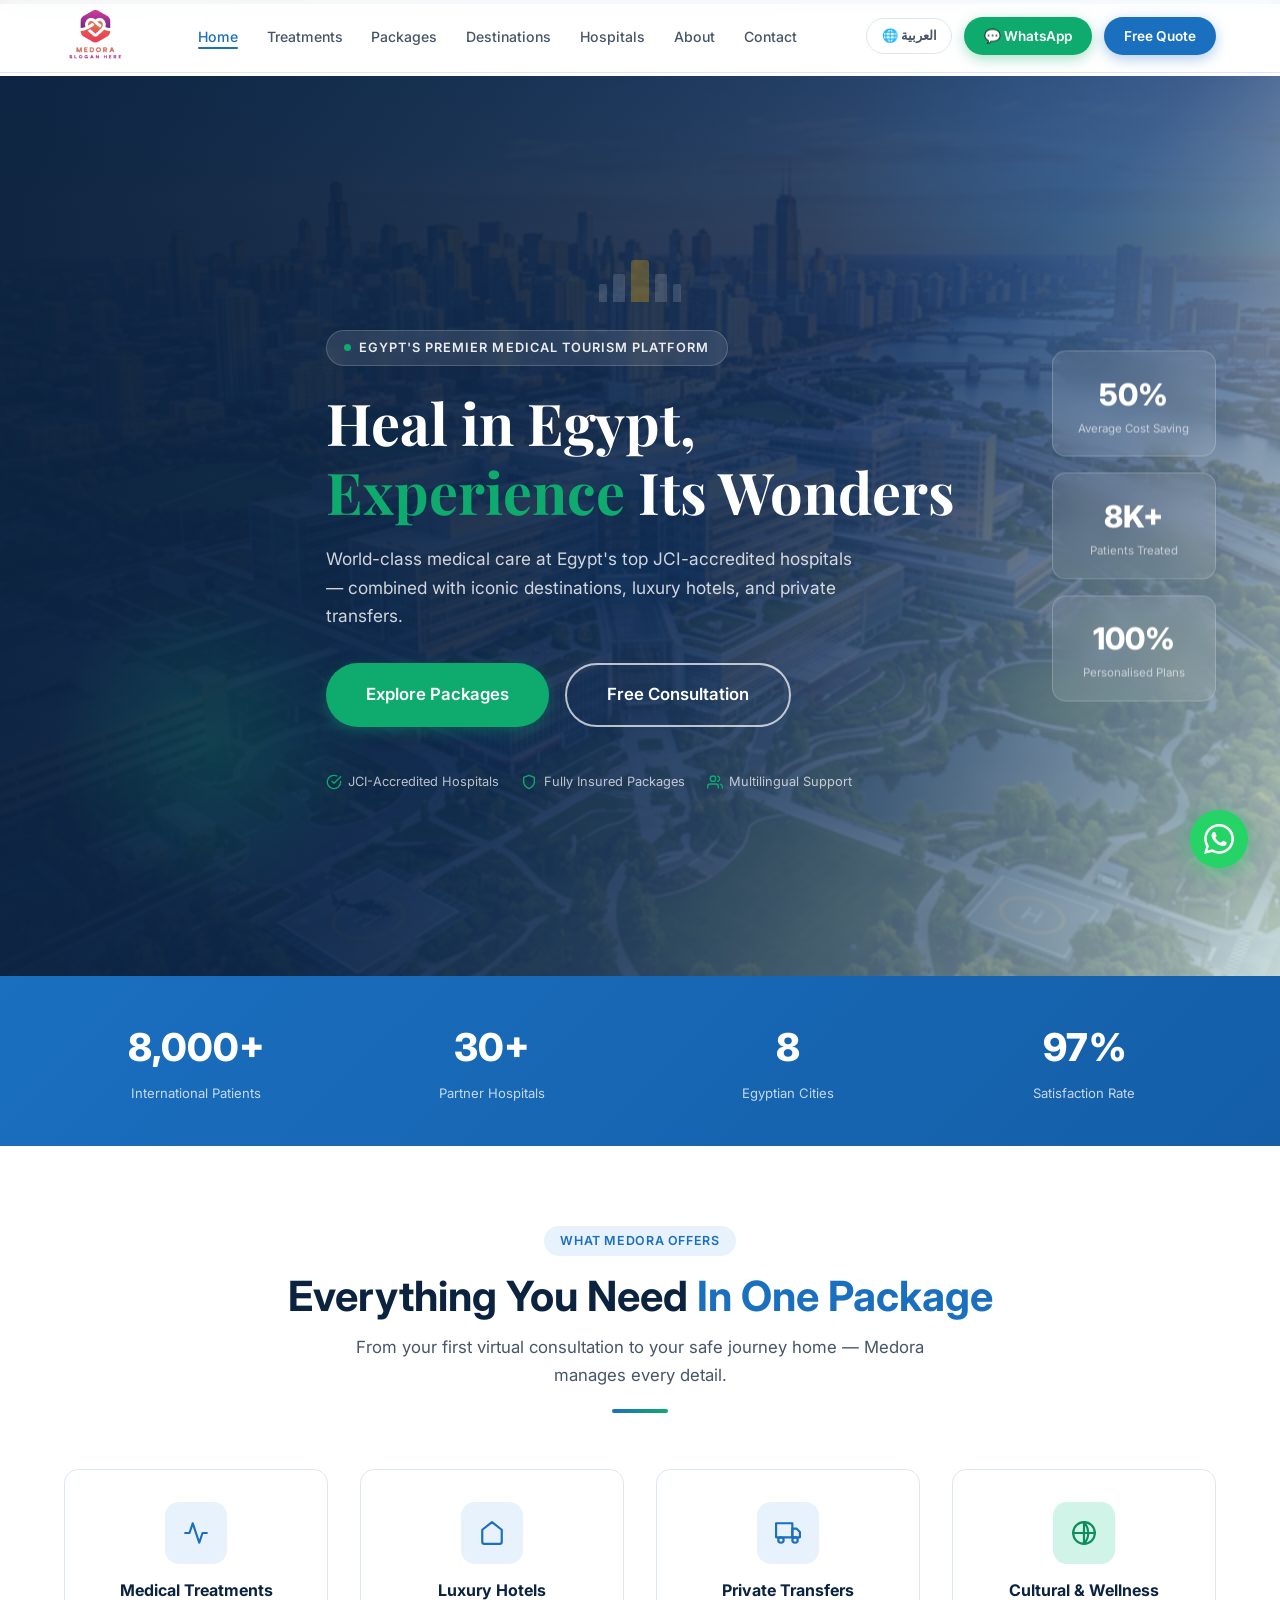
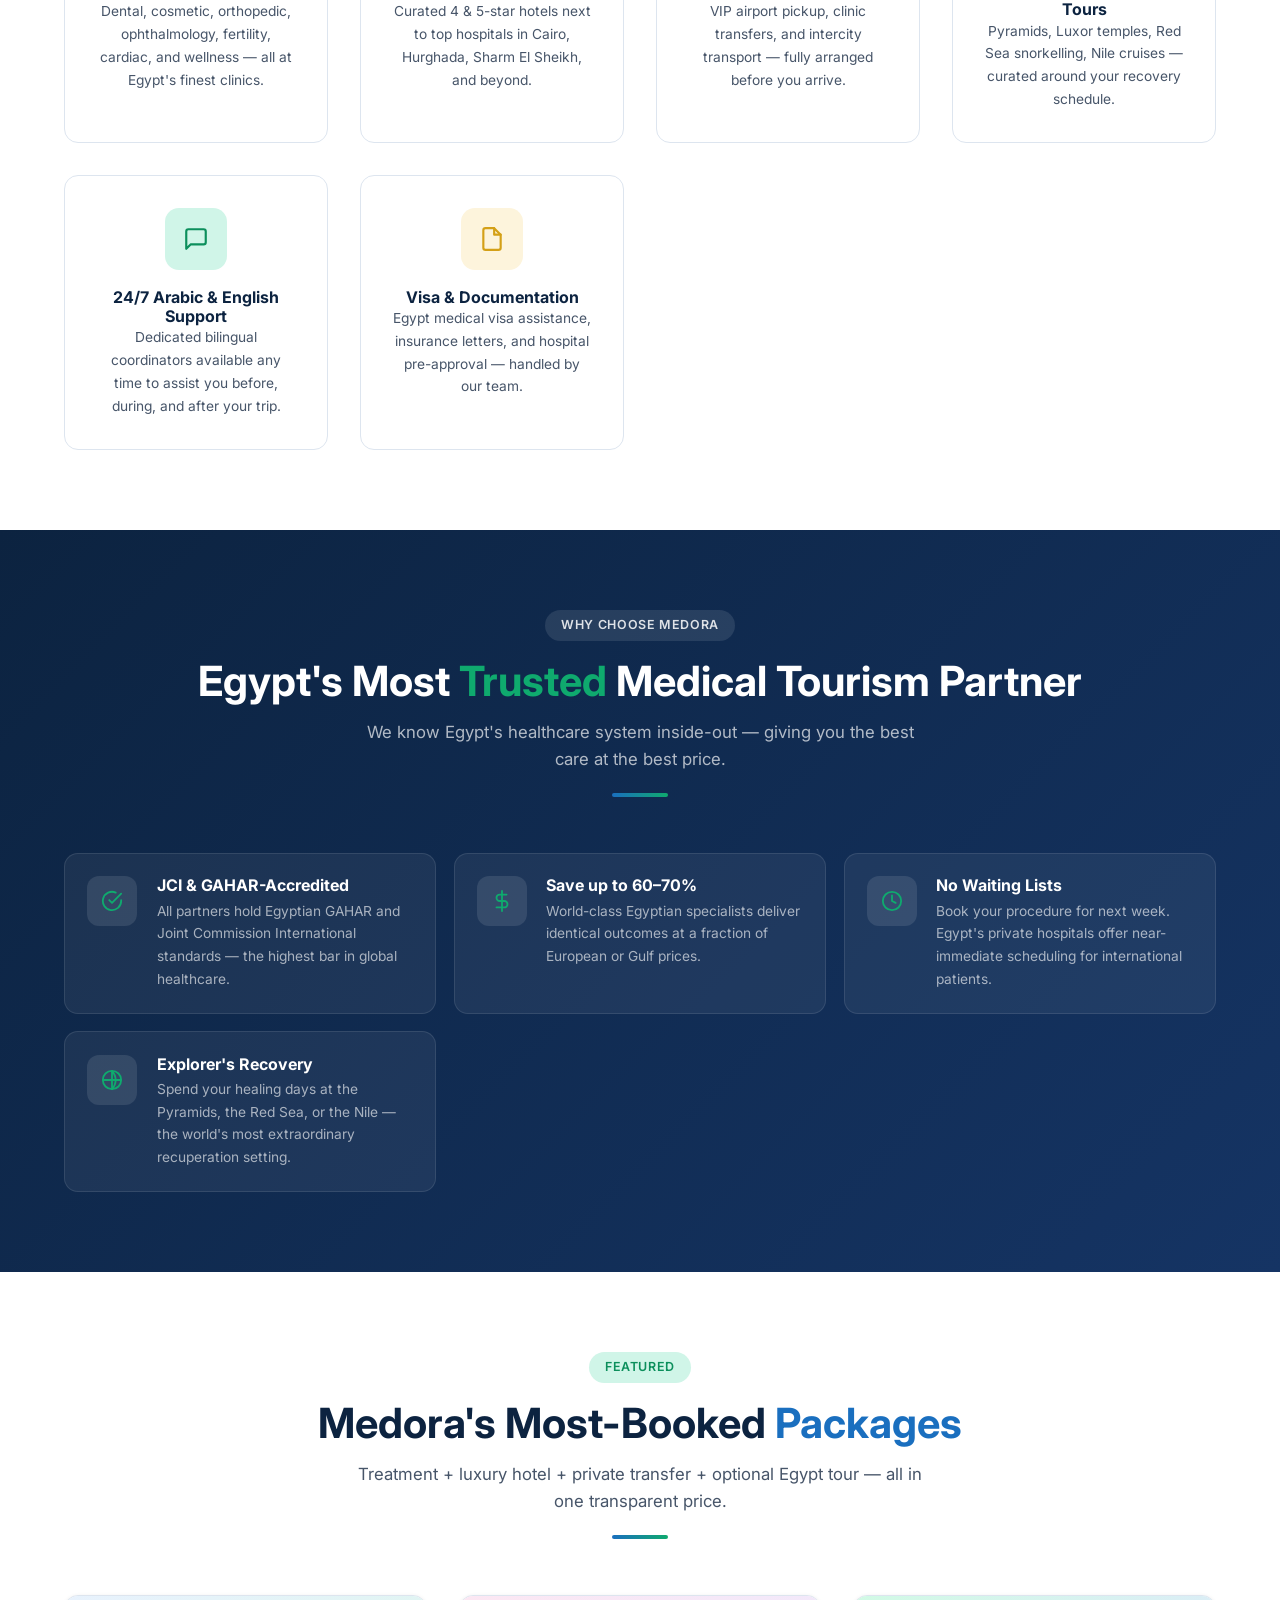
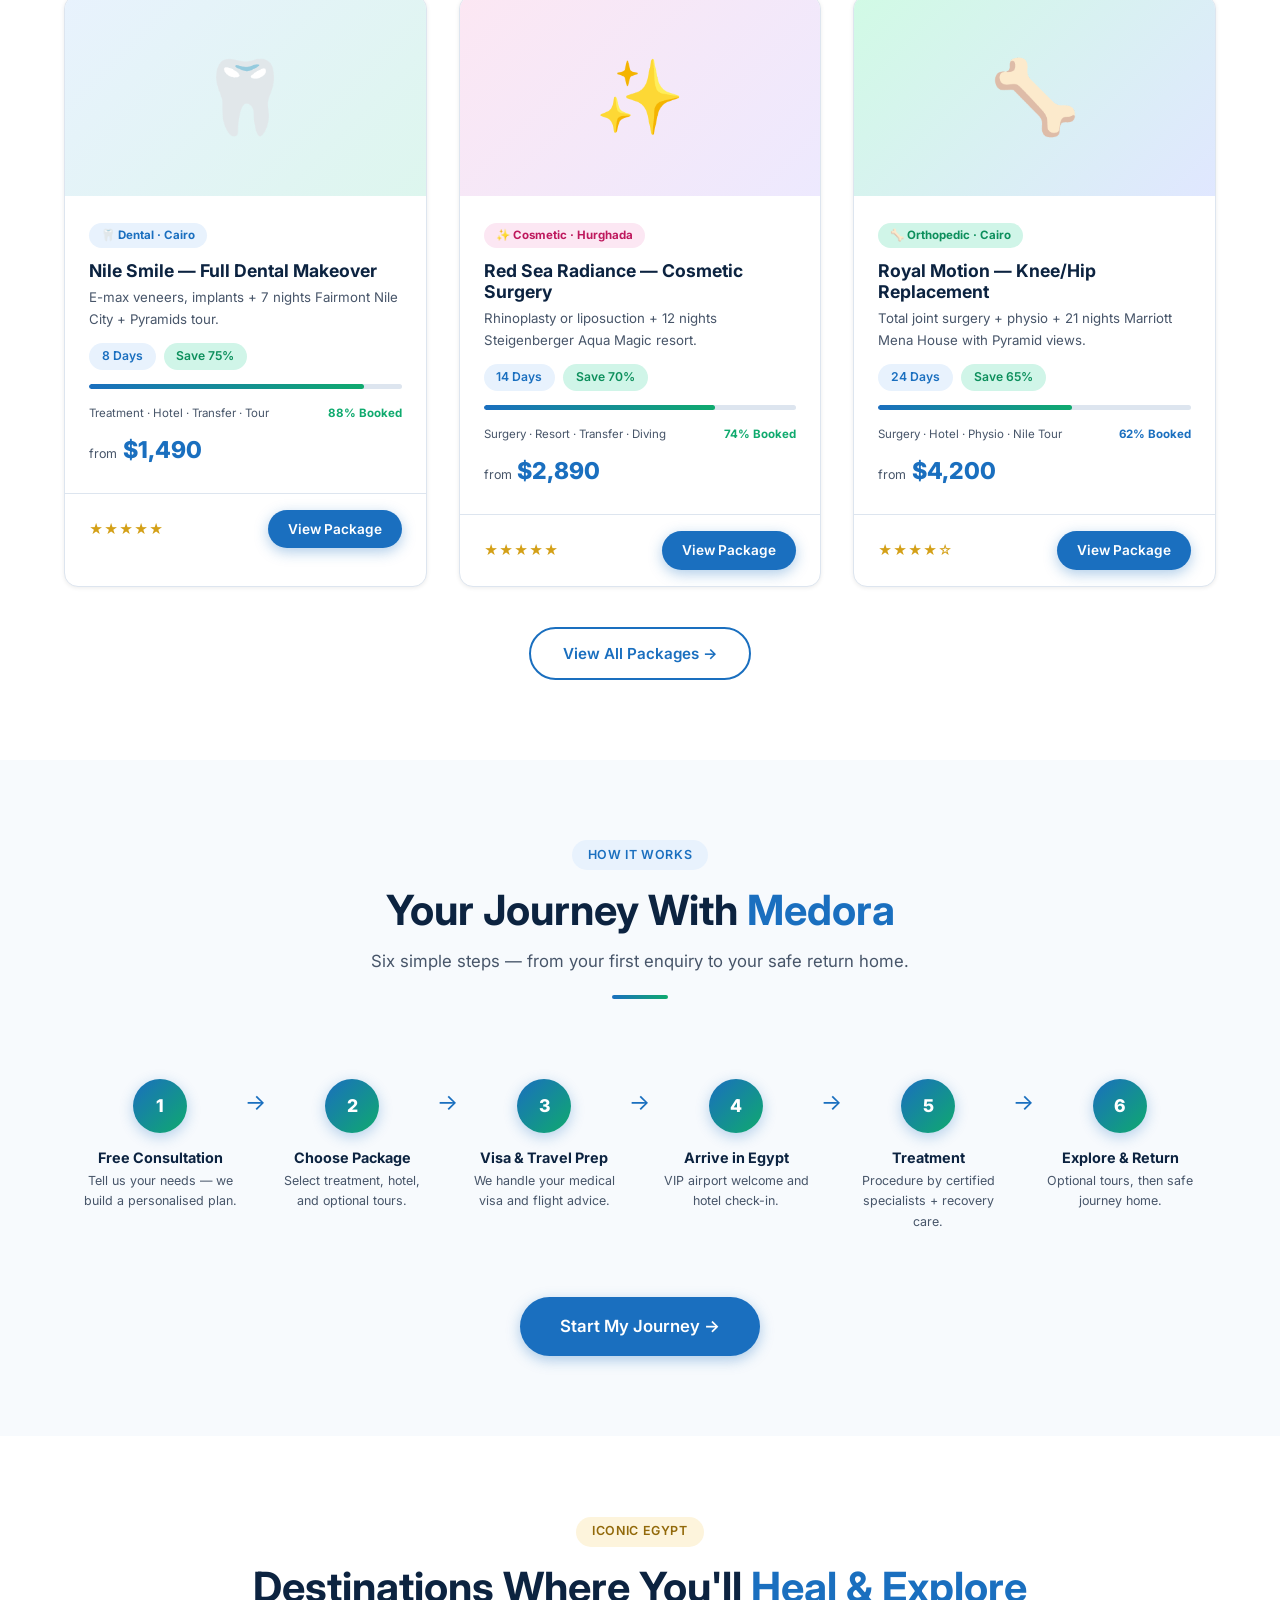
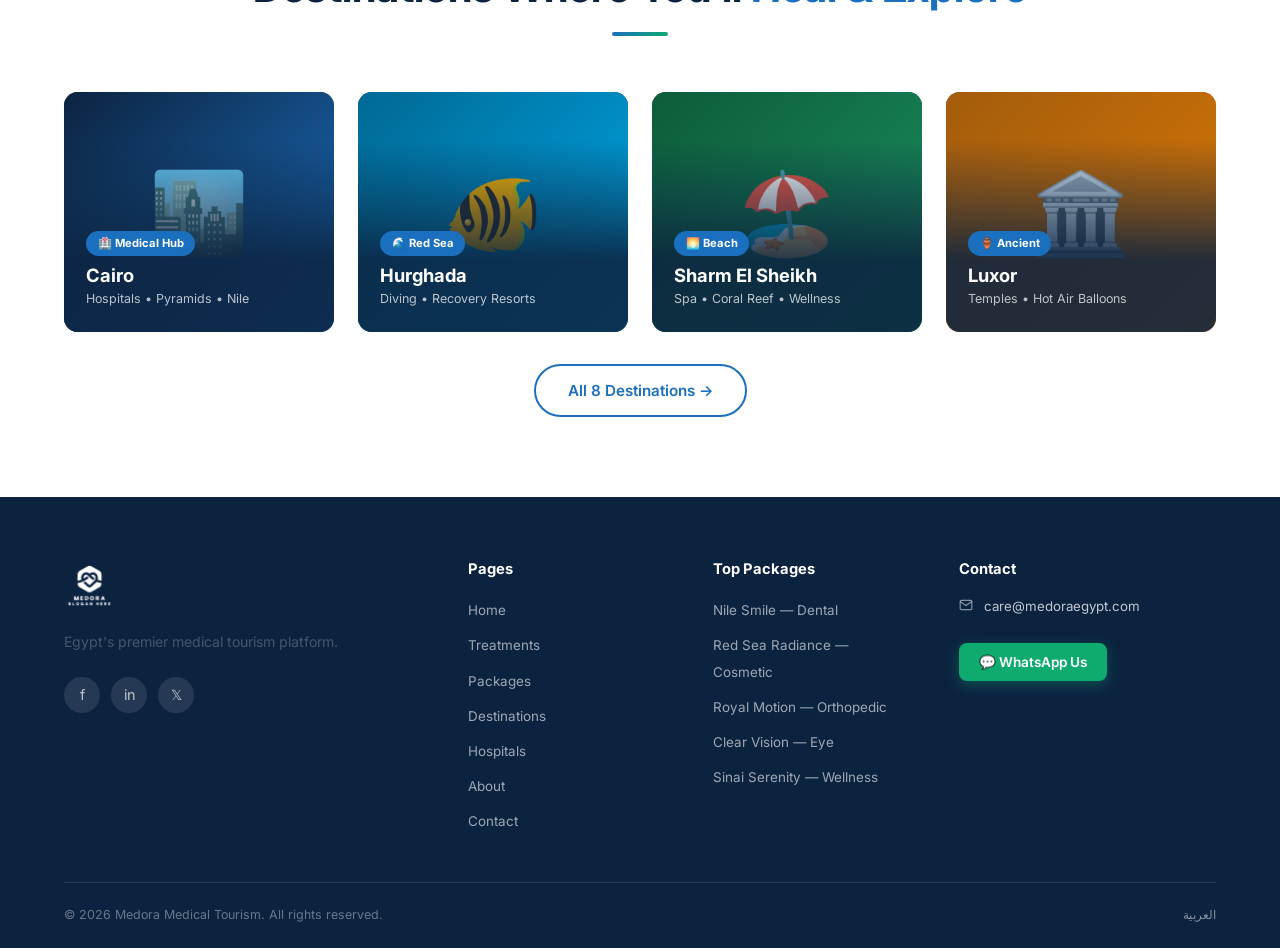
==== index.html @ 48c4e3ce "Add all project files" ====
﻿<!DOCTYPE html>
<html lang="en">

<head>
    <meta charset="UTF-8" />
    <meta name="viewport" content="width=device-width, initial-scale=1.0" />
    <title>Medora — Medical Tourism in Egypt</title>
    <meta name="description"
        content="Medora connects international patients with Egypt's finest hospitals, clinics, luxury hotels, and cultural experiences. World-class care, iconic destinations." />
    <link rel="stylesheet" href="style.css" />
    <style>
        .hero {
            min-height: 100vh;
            background: linear-gradient(135deg, #0c2340 0%, #1a3f7a 55%, rgba(15, 170, 110, .12) 100%);
            position: relative;
            overflow: hidden;
            display: flex;
            align-items: center;
            margin-top: 72px
        }

        .hero::before {
            content: '';
            position: absolute;
            inset: 0;
            background: url('images/hero_hospital.png') center/cover no-repeat;
            opacity: .22
        }

        .hero::after {
            content: '';
            position: absolute;
            inset: 0;
            background: linear-gradient(to right, rgba(12, 35, 64, .92) 0%, rgba(12, 35, 64, .45) 60%, transparent 100%)
        }

        .hero-glow {
            position: absolute;
            width: 520px;
            height: 520px;
            background: radial-gradient(circle, rgba(26, 111, 191, .25) 0%, transparent 70%);
            border-radius: 50%;
            top: -100px;
            right: -60px;
            z-index: 1;
            animation: floatBlob 9s ease-in-out infinite
        }

        .hero-glow2 {
            position: absolute;
            width: 320px;
            height: 320px;
            background: radial-gradient(circle, rgba(15, 170, 110, .18) 0%, transparent 70%);
            border-radius: 50%;
            bottom: 8%;
            left: 4%;
            z-index: 1;
            animation: floatBlob 11s ease-in-out infinite reverse
        }

        @keyframes floatBlob {

            0%,
            100% {
                transform: translateY(0)
            }

            50% {
                transform: translateY(-28px)
            }
        }

        .hero-content {
            position: relative;
            z-index: 2;
            padding: 4rem 0;
            max-width: 660px
        }

        .hero-eyebrow {
            display: inline-flex;
            align-items: center;
            gap: .5rem;
            background: rgba(255, 255, 255, .1);
            backdrop-filter: blur(6px);
            border: 1px solid rgba(255, 255, 255, .18);
            padding: .38rem 1.1rem;
            border-radius: 50px;
            color: rgba(255, 255, 255, .9);
            font-size: .8rem;
            font-weight: 600;
            letter-spacing: .08em;
            text-transform: uppercase;
            margin-bottom: 1.4rem
        }

        .hero-eyebrow .dot {
            width: 7px;
            height: 7px;
            background: var(--clr-accent);
            border-radius: 50%;
            animation: blink 1.5s infinite
        }

        @keyframes blink {

            0%,
            100% {
                opacity: 1
            }

            50% {
                opacity: .3
            }
        }

        .hero-content h1 {
            color: #fff;
            margin-bottom: 1.2rem;
            font-family: var(--font-serif)
        }

        .hero-content h1 em {
            font-style: normal;
            color: var(--clr-accent)
        }

        .hero-content p {
            color: rgba(255, 255, 255, .8);
            font-size: 1.08rem;
            margin-bottom: 2rem;
            max-width: 540px
        }

        .hero-actions {
            display: flex;
            gap: 1rem;
            flex-wrap: wrap;
            margin-bottom: 2.8rem
        }

        .hero-trust {
            display: flex;
            align-items: center;
            gap: 1.4rem;
            flex-wrap: wrap
        }

        .hero-trust-item {
            display: flex;
            align-items: center;
            gap: .4rem;
            color: rgba(255, 255, 255, .7);
            font-size: .8rem
        }

        .hero-trust-item svg {
            width: 16px;
            height: 16px;
            stroke: var(--clr-accent)
        }

        .hero-floatcards {
            position: absolute;
            right: 5%;
            top: 50%;
            transform: translateY(-50%);
            z-index: 2;
            display: flex;
            flex-direction: column;
            gap: 1rem
        }

        .hero-fcard {
            background: rgba(255, 255, 255, .1);
            backdrop-filter: blur(12px);
            border: 1px solid rgba(255, 255, 255, .2);
            border-radius: var(--radius-md);
            padding: 1.1rem 1.6rem;
            text-align: center;
            min-width: 158px
        }

        .hero-fcard .big {
            font-size: 1.9rem;
            font-weight: 800;
            color: #fff
        }

        .hero-fcard .label {
            font-size: .72rem;
            color: rgba(255, 255, 255, .62)
        }

        .pyramid-deco {
            display: flex;
            align-items: flex-end;
            justify-content: center;
            gap: 6px;
            margin-bottom: 1.8rem
        }

        .pyramid-deco span {
            background: rgba(255, 255, 255, .15);
            display: block
        }

        .pd1 {
            width: 8px;
            height: 18px;
            border-radius: 2px 2px 0 0
        }

        .pd2 {
            width: 12px;
            height: 28px;
            border-radius: 2px 2px 0 0
        }

        .pd3 {
            width: 18px;
            height: 42px;
            border-radius: 3px 3px 0 0;
            background: rgba(212, 160, 23, .35) !important
        }

        .pd4 {
            width: 12px;
            height: 28px;
            border-radius: 2px 2px 0 0
        }

        .pd5 {
            width: 8px;
            height: 18px;
            border-radius: 2px 2px 0 0
        }

        .service-card {
            background: #fff;
            border-radius: var(--radius-md);
            padding: 2rem;
            text-align: center;
            border: 1px solid var(--clr-border);
            transition: var(--transition);
            cursor: pointer
        }

        .service-card:hover {
            transform: translateY(-6px);
            box-shadow: var(--shadow-lg);
            border-color: var(--clr-primary)
        }

        .service-card:hover .feature-icon {
            background: var(--clr-primary)
        }

        .service-card:hover .feature-icon svg {
            stroke: #fff
        }

        .why-medora {
            background: linear-gradient(135deg, #0c2340 0%, #153464 100%);
            padding: 5rem 0
        }

        .why-feature {
            display: flex;
            align-items: flex-start;
            gap: 1.2rem;
            padding: 1.4rem;
            background: rgba(255, 255, 255, .06);
            border-radius: var(--radius-md);
            border: 1px solid rgba(255, 255, 255, .1);
            transition: var(--transition)
        }

        .why-feature:hover {
            background: rgba(255, 255, 255, .1)
        }

        .why-feature .icon {
            width: 50px;
            height: 50px;
            border-radius: 12px;
            background: rgba(255, 255, 255, .1);
            display: flex;
            align-items: center;
            justify-content: center;
            flex-shrink: 0
        }

        .why-feature .icon svg {
            width: 22px;
            height: 22px;
            stroke: var(--clr-accent)
        }

        .why-feature h4 {
            color: #fff;
            margin-bottom: .25rem
        }

        .why-feature p {
            color: rgba(255, 255, 255, .62);
            font-size: .86rem
        }

        .pkg-bar {
            width: 100%;
            height: 5px;
            border-radius: 3px;
            background: var(--clr-border);
            overflow: hidden;
            margin: .9rem 0
        }

        .pkg-bar .fill {
            height: 100%;
            border-radius: 3px;
            background: linear-gradient(90deg, var(--clr-primary), var(--clr-accent))
        }

        @media(max-width:1024px) {
            .hero-floatcards {
                display: none
            }
        }

        @media(max-width:768px) {
            .hero {
                min-height: unset;
                padding: 3rem 0
            }

            .hero-content {
                padding: 2rem 0
            }
        }
    </style>
</head>

<body>
    <div class="egypt-strip"></div>
    <nav class="navbar" id="navbar">
        <div class="nav-inner">
            <a href="index.html" class="nav-logo"><img src="images/logo.png" alt="Medora Medical Tourism" style="height:64px;width:auto;display:block" /></a>
            <ul class="nav-links">
                <li><a href="index.html" class="active">Home</a></li>
                <li><a href="treatments.html">Treatments</a></li>
                <li><a href="packages.html">Packages</a></li>
                <li><a href="destinations.html">Destinations</a></li>
                <li><a href="hospitals.html">Hospitals</a></li>
                <li><a href="about.html">About</a></li>
                <li><a href="contact.html">Contact</a></li>
            </ul>
            <div style="display:flex;align-items:center;gap:.75rem" class="hide-mobile">
                <a href="index-ar.html" class="lang-switcher">🌐 العربية</a>
                <a href="https://wa.me/201000000000" target="_blank" class="btn btn-accent btn-sm">💬 WhatsApp</a>
                <a href="contact.html" class="btn btn-primary btn-sm">Free Quote</a>
            </div>
            <button class="hamburger" onclick="toggleMenu()"><span></span><span></span><span></span></button>
        </div>
    </nav>
    <div class="mobile-menu" id="mobileMenu">
        <a href="index.html">Home</a><a href="treatments.html">Treatments</a><a href="packages.html">Packages</a>
        <a href="destinations.html">Destinations</a><a href="hospitals.html">Hospitals</a>
        <a href="about.html">About</a><a href="contact.html">Contact</a>
        <a href="index-ar.html">🌐 العربية</a>
        <a href="contact.html" class="btn btn-primary" style="text-align:center">Get Free Quote</a>
    </div>

    <section class="hero">
        <div class="hero-glow"></div>
        <div class="hero-glow2"></div>
        <div class="container">
            <div class="hero-content">
                <div class="pyramid-deco"><span class="pd1"></span><span class="pd2"></span><span
                        class="pd3"></span><span class="pd4"></span><span class="pd5"></span></div>
                <div class="hero-eyebrow"><span class="dot"></span>Egypt's Premier Medical Tourism Platform</div>
                <h1>Heal in Egypt,<br /><em>Experience</em> Its Wonders</h1>
                <p>World-class medical care at Egypt's top JCI-accredited hospitals — combined with iconic destinations,
                    luxury hotels, and private transfers.</p>
                <div class="hero-actions">
                    <a href="packages.html" class="btn btn-accent btn-lg">Explore Packages</a>
                    <a href="contact.html" class="btn btn-outline-white btn-lg">Free Consultation</a>
                </div>
                <div class="hero-trust">
                    <div class="hero-trust-item"><svg viewBox="0 0 24 24" fill="none" stroke-width="2"
                            stroke-linecap="round" stroke-linejoin="round">
                            <path d="M22 11.08V12a10 10 0 1 1-5.93-9.14" />
                            <polyline points="22 4 12 14.01 9 11.01" />
                        </svg>JCI-Accredited Hospitals</div>
                    <div class="hero-trust-item"><svg viewBox="0 0 24 24" fill="none" stroke-width="2"
                            stroke-linecap="round" stroke-linejoin="round">
                            <path d="M12 22s8-4 8-10V5l-8-3-8 3v7c0 6 8 10 8 10z" />
                        </svg>Fully Insured Packages</div>
                    <div class="hero-trust-item"><svg viewBox="0 0 24 24" fill="none" stroke-width="2"
                            stroke-linecap="round" stroke-linejoin="round">
                            <path d="M17 21v-2a4 4 0 0 0-4-4H5a4 4 0 0 0-4 4v2" />
                            <circle cx="9" cy="7" r="4" />
                            <path d="M23 21v-2a4 4 0 0 0-3-3.87" />
                            <path d="M16 3.13a4 4 0 0 1 0 7.75" />
                        </svg>Multilingual Support</div>
                </div>
            </div>
        </div>
        <div class="hero-floatcards">
            <div class="hero-fcard">
                <div class="big">50%</div>
                <div class="label">Average Cost Saving</div>
            </div>
            <div class="hero-fcard">
                <div class="big">8K+</div>
                <div class="label">Patients Treated</div>
            </div>
            <div class="hero-fcard">
                <div class="big">100%</div>
                <div class="label">Personalised Plans</div>
            </div>
        </div>
    </section>

    <div class="stats-bar">
        <div class="container">
            <div class="stats-grid">
                <div class="stat-item"><span class="number">8,000+</span><span class="label">International
                        Patients</span></div>
                <div class="stat-item"><span class="number">30+</span><span class="label">Partner Hospitals</span></div>
                <div class="stat-item"><span class="number">8</span><span class="label">Egyptian Cities</span></div>
                <div class="stat-item"><span class="number">97%</span><span class="label">Satisfaction Rate</span></div>
            </div>
        </div>
    </div>

    <section class="section">
        <div class="container">
            <div class="section-header">
                <span class="section-label">What Medora Offers</span>
                <h2>Everything You Need <span class="text-primary">In One Package</span></h2>
                <p>From your first virtual consultation to your safe journey home — Medora manages every detail.</p>
                <div class="divider"></div>
            </div>
            <div class="grid-3">
                <div class="service-card">
                    <div class="feature-icon" style="margin:0 auto 1.1rem"><svg viewBox="0 0 24 24" fill="none"
                            stroke="currentColor" stroke-width="2" stroke-linecap="round" stroke-linejoin="round">
                            <path d="M22 12h-4l-3 9L9 3l-3 9H2" />
                        </svg></div>
                    <h4>Medical Treatments</h4>
                    <p style="font-size:.86rem">Dental, cosmetic, orthopedic, ophthalmology, fertility, cardiac, and
                        wellness — all at Egypt's finest clinics.</p>
                </div>
                <div class="service-card">
                    <div class="feature-icon" style="margin:0 auto 1.1rem"><svg viewBox="0 0 24 24" fill="none"
                            stroke="currentColor" stroke-width="2" stroke-linecap="round" stroke-linejoin="round">
                            <path d="M3 9l9-7 9 7v11a2 2 0 0 1-2 2H5a2 2 0 0 1-2-2z" />
                        </svg></div>
                    <h4>Luxury Hotels</h4>
                    <p style="font-size:.86rem">Curated 4 &amp; 5-star hotels next to top hospitals in Cairo, Hurghada,
                        Sharm El Sheikh, and beyond.</p>
                </div>
                <div class="service-card">
                    <div class="feature-icon" style="margin:0 auto 1.1rem"><svg viewBox="0 0 24 24" fill="none"
                            stroke="currentColor" stroke-width="2" stroke-linecap="round" stroke-linejoin="round">
                            <rect x="1" y="3" width="15" height="13" />
                            <polygon points="16 8 20 8 23 11 23 16 16 16 16 8" />
                            <circle cx="5.5" cy="18.5" r="2.5" />
                            <circle cx="18.5" cy="18.5" r="2.5" />
                        </svg></div>
                    <h4>Private Transfers</h4>
                    <p style="font-size:.86rem">VIP airport pickup, clinic transfers, and intercity transport — fully
                        arranged before you arrive.</p>
                </div>
                <div class="service-card">
                    <div class="feature-icon accent" style="margin:0 auto 1.1rem"><svg viewBox="0 0 24 24" fill="none"
                            stroke="currentColor" stroke-width="2" stroke-linecap="round" stroke-linejoin="round">
                            <circle cx="12" cy="12" r="10" />
                            <line x1="2" y1="12" x2="22" y2="12" />
                            <path d="M12 2a15.3 15.3 0 0 1 4 10 15.3 15.3 0 0 1-4 10z" />
                        </svg></div>
                    <h4>Cultural &amp; Wellness Tours</h4>
                    <p style="font-size:.86rem">Pyramids, Luxor temples, Red Sea snorkelling, Nile cruises — curated
                        around your recovery schedule.</p>
                </div>
                <div class="service-card">
                    <div class="feature-icon accent" style="margin:0 auto 1.1rem"><svg viewBox="0 0 24 24" fill="none"
                            stroke="currentColor" stroke-width="2" stroke-linecap="round" stroke-linejoin="round">
                            <path d="M21 15a2 2 0 0 1-2 2H7l-4 4V5a2 2 0 0 1 2-2h14a2 2 0 0 1 2 2z" />
                        </svg></div>
                    <h4>24/7 Arabic &amp; English Support</h4>
                    <p style="font-size:.86rem">Dedicated bilingual coordinators available any time to assist you
                        before, during, and after your trip.</p>
                </div>
                <div class="service-card">
                    <div class="feature-icon gold" style="margin:0 auto 1.1rem"><svg viewBox="0 0 24 24" fill="none"
                            stroke="currentColor" stroke-width="2" stroke-linecap="round" stroke-linejoin="round">
                            <path d="M14 2H6a2 2 0 0 0-2 2v16a2 2 0 0 0 2 2h12a2 2 0 0 0 2-2V8z" />
                            <polyline points="14 2 14 8 20 8" />
                        </svg></div>
                    <h4>Visa &amp; Documentation</h4>
                    <p style="font-size:.86rem">Egypt medical visa assistance, insurance letters, and hospital
                        pre-approval — handled by our team.</p>
                </div>
            </div>
        </div>
    </section>

    <section class="why-medora">
        <div class="container">
            <div class="section-header">
                <span class="section-label" style="background:rgba(255,255,255,.1);color:rgba(255,255,255,.85)">Why
                    Choose Medora</span>
                <h2 style="color:#fff">Egypt's Most <em style="font-style:normal;color:var(--clr-accent)">Trusted</em>
                    Medical Tourism Partner</h2>
                <p style="color:rgba(255,255,255,.68)">We know Egypt's healthcare system inside-out — giving you the
                    best care at the best price.</p>
                <div class="divider"></div>
            </div>
            <div class="grid-2" style="gap:1.1rem">
                <div class="why-feature">
                    <div class="icon"><svg viewBox="0 0 24 24" fill="none" stroke="currentColor" stroke-width="2"
                            stroke-linecap="round" stroke-linejoin="round">
                            <path d="M22 11.08V12a10 10 0 1 1-5.93-9.14" />
                            <polyline points="22 4 12 14.01 9 11.01" />
                        </svg></div>
                    <div>
                        <h4>JCI &amp; GAHAR-Accredited</h4>
                        <p>All partners hold Egyptian GAHAR and Joint Commission International standards — the highest
                            bar in global healthcare.</p>
                    </div>
                </div>
                <div class="why-feature">
                    <div class="icon"><svg viewBox="0 0 24 24" fill="none" stroke="currentColor" stroke-width="2"
                            stroke-linecap="round" stroke-linejoin="round">
                            <line x1="12" y1="1" x2="12" y2="23" />
                            <path d="M17 5H9.5a3.5 3.5 0 0 0 0 7h5a3.5 3.5 0 0 1 0 7H6" />
                        </svg></div>
                    <div>
                        <h4>Save up to 60–70%</h4>
                        <p>World-class Egyptian specialists deliver identical outcomes at a fraction of European or Gulf
                            prices.</p>
                    </div>
                </div>
                <div class="why-feature">
                    <div class="icon"><svg viewBox="0 0 24 24" fill="none" stroke="currentColor" stroke-width="2"
                            stroke-linecap="round" stroke-linejoin="round">
                            <circle cx="12" cy="12" r="10" />
                            <polyline points="12 6 12 12 16 14" />
                        </svg></div>
                    <div>
                        <h4>No Waiting Lists</h4>
                        <p>Book your procedure for next week. Egypt's private hospitals offer near-immediate scheduling
                            for international patients.</p>
                    </div>
                </div>
                <div class="why-feature">
                    <div class="icon"><svg viewBox="0 0 24 24" fill="none" stroke="currentColor" stroke-width="2"
                            stroke-linecap="round" stroke-linejoin="round">
                            <circle cx="12" cy="12" r="10" />
                            <line x1="2" y1="12" x2="22" y2="12" />
                            <path d="M12 2a15.3 15.3 0 0 1 4 10 15.3 15.3 0 0 1-4 10z" />
                        </svg></div>
                    <div>
                        <h4>Explorer's Recovery</h4>
                        <p>Spend your healing days at the Pyramids, the Red Sea, or the Nile — the world's most
                            extraordinary recuperation setting.</p>
                    </div>
                </div>
            </div>
        </div>
    </section>

    <section class="section">
        <div class="container">
            <div class="section-header">
                <span class="section-label accent">Featured</span>
                <h2>Medora's Most-Booked <span class="text-primary">Packages</span></h2>
                <p>Treatment + luxury hotel + private transfer + optional Egypt tour — all in one transparent price.</p>
                <div class="divider"></div>
            </div>
            <div class="grid-3">
                <div class="card">
                    <div class="card-img"
                        style="background:linear-gradient(135deg,#e8f2fd,#ddf6ee);display:flex;align-items:center;justify-content:center;font-size:4.5rem">
                        🦷</div>
                    <div class="card-body"><span class="card-badge">🦷 Dental · Cairo</span>
                        <h3 style="font-size:1.1rem;margin-bottom:.4rem">Nile Smile — Full Dental Makeover</h3>
                        <p style="font-size:.83rem">E-max veneers, implants + 7 nights Fairmont Nile City + Pyramids
                            tour.</p>
                        <div style="display:flex;gap:.5rem;flex-wrap:wrap;margin:.75rem 0"><span class="tag">8
                                Days</span><span class="tag green">Save 75%</span></div>
                        <div class="pkg-bar">
                            <div class="fill" style="width:88%"></div>
                        </div>
                        <div
                            style="display:flex;justify-content:space-between;font-size:.72rem;color:var(--clr-slate);margin-bottom:.5rem">
                            <span>Treatment · Hotel · Transfer · Tour</span><span
                                style="color:var(--clr-accent);font-weight:700">88% Booked</span></div>
                        <div style="display:flex;align-items:baseline;gap:.35rem"><span
                                style="font-size:.78rem;color:var(--clr-slate)">from</span><span
                                style="font-size:1.45rem;font-weight:800;color:var(--clr-primary)">$1,490</span></div>
                    </div>
                    <div class="card-footer">
                        <div class="stars">★★★★★</div><a href="packages.html" class="btn btn-primary btn-sm">View
                            Package</a>
                    </div>
                </div>
                <div class="card">
                    <div class="card-img"
                        style="background:linear-gradient(135deg,#fce7f3,#ede9fe);display:flex;align-items:center;justify-content:center;font-size:4.5rem">
                        ✨</div>
                    <div class="card-body"><span class="card-badge" style="background:#fce7f3;color:#be185d">✨ Cosmetic
                            · Hurghada</span>
                        <h3 style="font-size:1.1rem;margin-bottom:.4rem">Red Sea Radiance — Cosmetic Surgery</h3>
                        <p style="font-size:.83rem">Rhinoplasty or liposuction + 12 nights Steigenberger Aqua Magic
                            resort.</p>
                        <div style="display:flex;gap:.5rem;flex-wrap:wrap;margin:.75rem 0"><span class="tag">14
                                Days</span><span class="tag green">Save 70%</span></div>
                        <div class="pkg-bar">
                            <div class="fill" style="width:74%"></div>
                        </div>
                        <div
                            style="display:flex;justify-content:space-between;font-size:.72rem;color:var(--clr-slate);margin-bottom:.5rem">
                            <span>Surgery · Resort · Transfer · Diving</span><span
                                style="color:var(--clr-accent);font-weight:700">74% Booked</span></div>
                        <div style="display:flex;align-items:baseline;gap:.35rem"><span
                                style="font-size:.78rem;color:var(--clr-slate)">from</span><span
                                style="font-size:1.45rem;font-weight:800;color:var(--clr-primary)">$2,890</span></div>
                    </div>
                    <div class="card-footer">
                        <div class="stars">★★★★★</div><a href="packages.html" class="btn btn-primary btn-sm">View
                            Package</a>
                    </div>
                </div>
                <div class="card">
                    <div class="card-img"
                        style="background:linear-gradient(135deg,#d1fae5,#e0e7ff);display:flex;align-items:center;justify-content:center;font-size:4.5rem">
                        🦴</div>
                    <div class="card-body"><span class="card-badge green">🦴 Orthopedic · Cairo</span>
                        <h3 style="font-size:1.1rem;margin-bottom:.4rem">Royal Motion — Knee/Hip Replacement</h3>
                        <p style="font-size:.83rem">Total joint surgery + physio + 21 nights Marriott Mena House with
                            Pyramid views.</p>
                        <div style="display:flex;gap:.5rem;flex-wrap:wrap;margin:.75rem 0"><span class="tag">24
                                Days</span><span class="tag green">Save 65%</span></div>
                        <div class="pkg-bar">
                            <div class="fill" style="width:62%"></div>
                        </div>
                        <div
                            style="display:flex;justify-content:space-between;font-size:.72rem;color:var(--clr-slate);margin-bottom:.5rem">
                            <span>Surgery · Hotel · Physio · Nile Tour</span><span
                                style="color:var(--clr-primary);font-weight:700">62% Booked</span></div>
                        <div style="display:flex;align-items:baseline;gap:.35rem"><span
                                style="font-size:.78rem;color:var(--clr-slate)">from</span><span
                                style="font-size:1.45rem;font-weight:800;color:var(--clr-primary)">$4,200</span></div>
                    </div>
                    <div class="card-footer">
                        <div class="stars">★★★★☆</div><a href="packages.html" class="btn btn-primary btn-sm">View
                            Package</a>
                    </div>
                </div>
            </div>
            <div style="text-align:center;margin-top:2.5rem"><a href="packages.html" class="btn btn-outline">View All
                    Packages →</a></div>
        </div>
    </section>

    <section class="section bg-light">
        <div class="container">
            <div class="section-header">
                <span class="section-label">How It Works</span>
                <h2>Your Journey With <span class="text-primary">Medora</span></h2>
                <p>Six simple steps — from your first enquiry to your safe return home.</p>
                <div class="divider"></div>
            </div>
            <div class="journey-steps">
                <div class="journey-step">
                    <div class="journey-number">1</div>
                    <h4>Free Consultation</h4>
                    <p>Tell us your needs — we build a personalised plan.</p>
                </div>
                <div class="journey-step">
                    <div class="journey-number">2</div>
                    <h4>Choose Package</h4>
                    <p>Select treatment, hotel, and optional tours.</p>
                </div>
                <div class="journey-step">
                    <div class="journey-number">3</div>
                    <h4>Visa &amp; Travel Prep</h4>
                    <p>We handle your medical visa and flight advice.</p>
                </div>
                <div class="journey-step">
                    <div class="journey-number">4</div>
                    <h4>Arrive in Egypt</h4>
                    <p>VIP airport welcome and hotel check-in.</p>
                </div>
                <div class="journey-step">
                    <div class="journey-number">5</div>
                    <h4>Treatment</h4>
                    <p>Procedure by certified specialists + recovery care.</p>
                </div>
                <div class="journey-step">
                    <div class="journey-number">6</div>
                    <h4>Explore &amp; Return</h4>
                    <p>Optional tours, then safe journey home.</p>
                </div>
            </div>
            <div style="text-align:center;margin-top:2.5rem"><a href="contact.html" class="btn btn-primary btn-lg">Start
                    My Journey →</a></div>
        </div>
    </section>

    <section class="section">
        <div class="container">
            <div class="section-header">
                <span class="section-label gold">Iconic Egypt</span>
                <h2>Destinations Where You'll <span class="text-primary">Heal &amp; Explore</span></h2>
                <div class="divider"></div>
            </div>
            <div class="grid-4">
                <div class="city-card" style="background:linear-gradient(135deg,#0c2340,#1a4a8f)">
                    <div
                        style="width:100%;height:100%;background:linear-gradient(135deg,#0c2340,#1a6fbf);display:flex;align-items:center;justify-content:center;font-size:5rem;position:absolute">
                        🏙️</div>
                    <div class="city-overlay"><span class="city-tag">🏥 Medical Hub</span>
                        <h3>Cairo</h3>
                        <p>Hospitals • Pyramids • Nile</p>
                    </div>
                </div>
                <div class="city-card" style="background:linear-gradient(135deg,#004e92,#000428)">
                    <div
                        style="width:100%;height:100%;position:absolute;display:flex;align-items:center;justify-content:center;font-size:5rem;background:linear-gradient(135deg,#006994,#00a8e8)">
                        🐠</div>
                    <div class="city-overlay"><span class="city-tag">🌊 Red Sea</span>
                        <h3>Hurghada</h3>
                        <p>Diving • Recovery Resorts</p>
                    </div>
                </div>
                <div class="city-card" style="background:linear-gradient(135deg,#1a472a,#2d6a4f)">
                    <div
                        style="width:100%;height:100%;position:absolute;display:flex;align-items:center;justify-content:center;font-size:5rem;background:linear-gradient(135deg,#0d5c3a,#1a8f5e)">
                        🏖️</div>
                    <div class="city-overlay"><span class="city-tag">🌅 Beach</span>
                        <h3>Sharm El Sheikh</h3>
                        <p>Spa • Coral Reef • Wellness</p>
                    </div>
                </div>
                <div class="city-card" style="background:linear-gradient(135deg,#92400e,#d97706)">
                    <div
                        style="width:100%;height:100%;position:absolute;display:flex;align-items:center;justify-content:center;font-size:5rem;background:linear-gradient(135deg,#a35c0c,#d97706)">
                        🏛️</div>
                    <div class="city-overlay"><span class="city-tag">🏺 Ancient</span>
                        <h3>Luxor</h3>
                        <p>Temples • Hot Air Balloons</p>
                    </div>
                </div>
            </div>
            <div style="text-align:center;margin-top:2rem"><a href="destinations.html" class="btn btn-outline">All 8
                    Destinations →</a></div>
        </div>
    </section>

    <footer class="footer">
        <div class="container">
            <div class="footer-grid">
                <div class="footer-brand">
                    <div class="footer-logo-wrap"><img src="images/logo.png" alt="Medora" style="height:52px;width:auto;filter:brightness(0) invert(1)" /></div>
                    <p>Egypt's premier medical tourism platform.</p>
                    <div class="social-links"><a href="#">f</a><a href="#">in</a><a href="#">𝕏</a></div>
                </div>
                <div class="footer-col">
                    <h4>Pages</h4>
                    <ul>
                        <li><a href="index.html">Home</a></li>
                        <li><a href="treatments.html">Treatments</a></li>
                        <li><a href="packages.html">Packages</a></li>
                        <li><a href="destinations.html">Destinations</a></li>
                        <li><a href="hospitals.html">Hospitals</a></li>
                        <li><a href="about.html">About</a></li>
                        <li><a href="contact.html">Contact</a></li>
                    </ul>
                </div>
                <div class="footer-col">
                    <h4>Top Packages</h4>
                    <ul>
                        <li><a href="packages.html">Nile Smile — Dental</a></li>
                        <li><a href="packages.html">Red Sea Radiance — Cosmetic</a></li>
                        <li><a href="packages.html">Royal Motion — Orthopedic</a></li>
                        <li><a href="packages.html">Clear Vision — Eye</a></li>
                        <li><a href="packages.html">Sinai Serenity — Wellness</a></li>
                    </ul>
                </div>
                <div class="footer-col">
                    <h4>Contact</h4>
                    <div class="footer-contact-item"><svg width="14" height="14" viewBox="0 0 24 24" fill="none"
                            stroke="rgba(255,255,255,.5)" stroke-width="2">
                            <path d="M4 4h16c1.1 0 2 .9 2 2v12c0 1.1-.9 2-2 2H4c-1.1 0-2-.9-2-2V6c0-1.1.9-2 2-2z" />
                            <polyline points="22,6 12,13 2,6" />
                        </svg><span>care@medoraegypt.com</span></div><a href="https://wa.me/201000000000"
                        class="btn btn-accent btn-sm" style="margin-top:.75rem;border-radius:8px" target="_blank">💬
                        WhatsApp Us</a>
                </div>
            </div>
            <div class="footer-bottom"><span>© 2026 Medora Medical Tourism. All rights reserved.</span><a
                    href="index-ar.html" style="color:rgba(255,255,255,.5)">العربية</a></div>
        </div>
    </footer>
    <a href="https://wa.me/201000000000" class="whatsapp-float" target="_blank" aria-label="WhatsApp"><svg
            viewBox="0 0 24 24">
            <path
                d="M17.472 14.382c-.297-.149-1.758-.867-2.03-.967-.273-.099-.471-.148-.67.15-.197.297-.767.966-.94 1.164-.173.199-.347.223-.644.075-.297-.15-1.255-.463-2.39-1.475-.883-.788-1.48-1.761-1.653-2.059-.173-.297-.018-.458.13-.606.134-.133.298-.347.446-.52.149-.174.198-.298.298-.497.099-.198.05-.371-.025-.52-.075-.149-.669-1.612-.916-2.207-.242-.579-.487-.5-.669-.51-.173-.008-.371-.01-.57-.01-.198 0-.52.074-.792.372-.272.297-1.04 1.016-1.04 2.479 0 1.462 1.065 2.875 1.213 3.074.149.198 2.096 3.2 5.077 4.487.709.306 1.262.489 1.694.625.712.227 1.36.195 1.871.118.571-.085 1.758-.719 2.006-1.413.248-.694.248-1.289.173-1.413-.074-.124-.272-.198-.57-.347m-5.421 7.403h-.004a9.87 9.87 0 0 1-5.031-1.378l-.361-.214-3.741.982.998-3.648-.235-.374a9.86 9.86 0 0 1-1.51-5.26c.001-5.45 4.436-9.884 9.888-9.884 2.64 0 5.122 1.03 6.988 2.898a9.825 9.825 0 0 1 2.893 6.994c-.003 5.45-4.437 9.884-9.885 9.884m8.413-18.297A11.815 11.815 0 0 0 12.05 0C5.495 0 .16 5.335.157 11.892c0 2.096.547 4.142 1.588 5.945L.057 24l6.305-1.654a11.882 11.882 0 0 0 5.683 1.448h.005c6.554 0 11.89-5.335 11.893-11.893a11.821 11.821 0 0 0-3.48-8.413Z" />
        </svg></a>
    <script>window.addEventListener('scroll', () => { document.getElementById('navbar').classList.toggle('scrolled', window.scrollY > 20) }); function toggleMenu() { document.getElementById('mobileMenu').classList.toggle('open') }</script>
</body>

</html>
---- style.css ----
/* ============================================================
   Medora — Egypt Medical Tourism Design System
   ============================================================ */
@import url('https://fonts.googleapis.com/css2?family=Inter:wght@300;400;500;600;700;800&family=Playfair+Display:wght@700;800&display=swap');

:root {
    --clr-primary: #1a6fbf;
    --clr-primary-dark: #145ea8;
    --clr-primary-light: #e8f2fd;
    --clr-accent: #0faa6e;
    --clr-accent-dark: #0c8f5c;
    --clr-accent-light: #d0f5e8;
    --clr-gold: #d4a017;
    --clr-gold-light: #fdf4dc;
    --clr-navy: #0c2340;
    --clr-slate: #475569;
    --clr-light: #f7fafd;
    --clr-white: #ffffff;
    --clr-border: #dde5ef;

    --shadow-sm: 0 1px 4px rgba(0, 0, 0, .08);
    --shadow-md: 0 4px 18px rgba(0, 0, 0, .10);
    --shadow-lg: 0 10px 40px rgba(0, 0, 0, .13);
    --shadow-xl: 0 20px 60px rgba(0, 0, 0, .16);

    --radius-sm: 8px;
    --radius-md: 14px;
    --radius-lg: 24px;

    --transition: all .25s cubic-bezier(.4, 0, .2, 1);
    --font-main: 'Inter', sans-serif;
    --font-serif: 'Playfair Display', serif;
}

*,
*::before,
*::after {
    box-sizing: border-box;
    margin: 0;
    padding: 0
}

html {
    scroll-behavior: smooth
}

body {
    font-family: var(--font-main);
    color: var(--clr-navy);
    background: var(--clr-white);
    line-height: 1.65;
    -webkit-font-smoothing: antialiased
}

img {
    max-width: 100%;
    display: block
}

a {
    text-decoration: none;
    color: inherit
}

ul {
    list-style: none
}

button {
    cursor: pointer;
    border: none;
    background: none;
    font-family: inherit
}

h1,
h2,
h3,
h4,
h5 {
    line-height: 1.2;
    font-weight: 700
}

h1 {
    font-size: clamp(2rem, 5vw, 3.6rem)
}

h2 {
    font-size: clamp(1.6rem, 4vw, 2.6rem)
}

h3 {
    font-size: clamp(1.1rem, 2.5vw, 1.45rem)
}

p {
    color: var(--clr-slate);
    font-size: .97rem
}

.serif {
    font-family: var(--font-serif)
}

.text-primary {
    color: var(--clr-primary)
}

.text-accent {
    color: var(--clr-accent)
}

.text-gold {
    color: var(--clr-gold)
}

.text-white {
    color: #fff !important
}

.text-center {
    text-align: center
}

.container {
    max-width: 1200px;
    margin: 0 auto;
    padding: 0 1.5rem
}

.section {
    padding: 5rem 0
}

.section-sm {
    padding: 3rem 0
}

.grid-2 {
    display: grid;
    grid-template-columns: repeat(auto-fit, minmax(280px, 1fr));
    gap: 2rem
}

.grid-3 {
    display: grid;
    grid-template-columns: repeat(auto-fit, minmax(250px, 1fr));
    gap: 2rem
}

.grid-4 {
    display: grid;
    grid-template-columns: repeat(auto-fit, minmax(210px, 1fr));
    gap: 1.5rem
}

.flex-center {
    display: flex;
    align-items: center;
    justify-content: center
}

.flex-between {
    display: flex;
    align-items: center;
    justify-content: space-between
}

/* ─── Buttons ─── */
.btn {
    display: inline-flex;
    align-items: center;
    gap: .5rem;
    padding: .75rem 2rem;
    border-radius: 50px;
    font-weight: 600;
    font-size: .95rem;
    transition: var(--transition);
    white-space: nowrap
}

.btn-primary {
    background: var(--clr-primary);
    color: #fff;
    box-shadow: 0 4px 14px rgba(26, 111, 191, .35)
}

.btn-primary:hover {
    background: var(--clr-primary-dark);
    transform: translateY(-2px);
    box-shadow: 0 8px 24px rgba(26, 111, 191, .45)
}

.btn-accent {
    background: var(--clr-accent);
    color: #fff;
    box-shadow: 0 4px 14px rgba(15, 170, 110, .35)
}

.btn-accent:hover {
    background: var(--clr-accent-dark);
    transform: translateY(-2px)
}

.btn-gold {
    background: var(--clr-gold);
    color: #fff;
    box-shadow: 0 4px 14px rgba(212, 160, 23, .35)
}

.btn-gold:hover {
    background: #b8890f;
    transform: translateY(-2px)
}

.btn-outline {
    background: transparent;
    color: var(--clr-primary);
    border: 2px solid var(--clr-primary)
}

.btn-outline:hover {
    background: var(--clr-primary);
    color: #fff;
    transform: translateY(-2px)
}

.btn-outline-white {
    background: transparent;
    color: #fff;
    border: 2px solid rgba(255, 255, 255, .7)
}

.btn-outline-white:hover {
    background: rgba(255, 255, 255, .15);
    border-color: #fff;
    transform: translateY(-2px)
}

.btn-lg {
    padding: 1rem 2.5rem;
    font-size: 1.05rem
}

.btn-sm {
    padding: .5rem 1.25rem;
    font-size: .85rem
}

/* ─── Section Header ─── */
.section-header {
    text-align: center;
    margin-bottom: 3.5rem
}

.section-label {
    display: inline-flex;
    align-items: center;
    gap: .4rem;
    background: var(--clr-primary-light);
    color: var(--clr-primary);
    padding: .3rem 1rem;
    border-radius: 50px;
    font-size: .78rem;
    font-weight: 600;
    letter-spacing: .05em;
    text-transform: uppercase;
    margin-bottom: 1rem
}

.section-label.accent {
    background: var(--clr-accent-light);
    color: var(--clr-accent-dark)
}

.section-label.gold {
    background: var(--clr-gold-light);
    color: #92690a
}

.section-header h2 {
    margin-bottom: .75rem
}

.section-header p {
    max-width: 580px;
    margin: 0 auto;
    font-size: 1.05rem
}

.divider {
    width: 56px;
    height: 4px;
    background: linear-gradient(90deg, var(--clr-primary), var(--clr-accent));
    border-radius: 2px;
    margin: 1.2rem auto 0
}

/* ─── Logo Image (real logo file) ─── */
.nav-logo img {
    height: 52px;
    width: auto;
    display: block;
}

.footer-logo-img {
    height: 52px;
    width: auto;
    display: block;
    margin-bottom: 1rem;
}

/* ─── Navbar ─── */
.navbar {
    position: fixed;
    top: 0;
    left: 0;
    right: 0;
    z-index: 999;
    background: rgba(255, 255, 255, .93);
    backdrop-filter: blur(12px);
    border-bottom: 1px solid var(--clr-border);
    transition: var(--transition)
}

.navbar.scrolled {
    box-shadow: var(--shadow-md)
}

.nav-inner {
    display: flex;
    align-items: center;
    justify-content: space-between;
    height: 72px;
    max-width: 1200px;
    margin: 0 auto;
    padding: 0 1.5rem
}

.nav-logo {
    display: flex;
    align-items: center;
    gap: .75rem;
    text-decoration: none
}

.medora-logo-svg {
    height: 44px;
    width: auto
}

.nav-links {
    display: flex;
    align-items: center;
    gap: 1.8rem
}

.nav-links a {
    font-size: .88rem;
    font-weight: 500;
    color: var(--clr-slate);
    position: relative;
    transition: var(--transition)
}

.nav-links a::after {
    content: '';
    position: absolute;
    left: 0;
    bottom: -4px;
    width: 0;
    height: 2px;
    background: var(--clr-primary);
    border-radius: 1px;
    transition: var(--transition)
}

.nav-links a:hover,
.nav-links a.active {
    color: var(--clr-primary)
}

.nav-links a:hover::after,
.nav-links a.active::after {
    width: 100%
}

.hamburger {
    display: none;
    flex-direction: column;
    gap: 5px;
    width: 28px;
    cursor: pointer;
    padding: 4px
}

.hamburger span {
    display: block;
    height: 2px;
    width: 100%;
    background: var(--clr-navy);
    border-radius: 2px;
    transition: var(--transition)
}

.mobile-menu {
    display: none;
    position: fixed;
    top: 72px;
    left: 0;
    right: 0;
    background: #fff;
    border-bottom: 1px solid var(--clr-border);
    padding: 1.5rem;
    z-index: 998;
    flex-direction: column;
    gap: 1rem;
    box-shadow: var(--shadow-lg)
}

.mobile-menu.open {
    display: flex
}

.mobile-menu a {
    font-size: 1rem;
    font-weight: 500;
    color: var(--clr-slate);
    padding: .6rem 0;
    border-bottom: 1px solid var(--clr-border);
    transition: var(--transition)
}

.mobile-menu a:hover {
    color: var(--clr-primary)
}

/* ─── Page Hero ─── */
.page-hero {
    position: relative;
    min-height: 360px;
    overflow: hidden;
    display: flex;
    align-items: center;
    background: linear-gradient(135deg, #0c2340 0%, #1a4a8f 60%, rgba(26, 111, 191, .2) 100%);
    margin-top: 72px
}

.page-hero::before {
    content: '';
    position: absolute;
    inset: 0;
    background: url('images/hero_egypt.jpg') center/cover no-repeat;
    opacity: .18
}

.page-hero-content {
    position: relative;
    z-index: 1;
    padding: 4.5rem 0
}

.page-hero h1 {
    color: #fff;
    margin-bottom: 1rem
}

.page-hero p {
    color: rgba(255, 255, 255, .75);
    font-size: 1.1rem;
    max-width: 600px
}

.breadcrumb {
    display: flex;
    align-items: center;
    gap: .5rem;
    margin-bottom: 1.2rem
}

.breadcrumb a {
    color: rgba(255, 255, 255, .55);
    font-size: .83rem;
    transition: var(--transition)
}

.breadcrumb a:hover {
    color: #fff
}

.breadcrumb span {
    color: rgba(255, 255, 255, .3);
    font-size: .78rem
}

.breadcrumb .current {
    color: rgba(255, 255, 255, .9);
    font-size: .83rem
}

/* ─── Cards ─── */
.card {
    background: #fff;
    border-radius: var(--radius-md);
    box-shadow: var(--shadow-sm);
    overflow: hidden;
    transition: var(--transition);
    border: 1px solid var(--clr-border)
}

.card:hover {
    transform: translateY(-6px);
    box-shadow: var(--shadow-lg)
}

.card-img {
    height: 200px;
    overflow: hidden
}

.card-img img {
    width: 100%;
    height: 100%;
    object-fit: cover;
    transition: transform .5s ease
}

.card:hover .card-img img {
    transform: scale(1.07)
}

.card-body {
    padding: 1.5rem
}

.card-badge {
    display: inline-flex;
    align-items: center;
    gap: .3rem;
    background: var(--clr-primary-light);
    color: var(--clr-primary);
    padding: .2rem .75rem;
    border-radius: 50px;
    font-size: .72rem;
    font-weight: 700;
    margin-bottom: .7rem
}

.card-badge.green {
    background: var(--clr-accent-light);
    color: var(--clr-accent-dark)
}

.card-badge.gold {
    background: var(--clr-gold-light);
    color: #92690a
}

.card-price .amount {
    font-size: 1.5rem;
    font-weight: 800;
    color: var(--clr-primary)
}

.card-footer {
    padding: 1rem 1.5rem;
    border-top: 1px solid var(--clr-border);
    display: flex;
    align-items: center;
    justify-content: space-between
}

.stars {
    color: var(--clr-gold);
    font-size: .85rem;
    letter-spacing: 1px
}

/* ─── Stats bar ─── */
.stats-bar {
    background: linear-gradient(135deg, var(--clr-primary), var(--clr-primary-dark));
    padding: 2.5rem 0
}

.stats-grid {
    display: grid;
    grid-template-columns: repeat(4, 1fr);
    gap: 2rem;
    text-align: center
}

.stat-item .number {
    font-size: 2.4rem;
    font-weight: 800;
    color: #fff;
    display: block
}

.stat-item .label {
    font-size: .82rem;
    color: rgba(255, 255, 255, .75);
    margin-top: .2rem
}

/* ─── Journey ─── */
.journey-steps {
    display: flex;
    align-items: flex-start;
    gap: 0;
    flex-wrap: wrap
}

.journey-step {
    flex: 1;
    min-width: 130px;
    text-align: center;
    padding: 1.5rem 1rem;
    position: relative
}

.journey-step:not(:last-child)::after {
    content: '→';
    position: absolute;
    right: -10px;
    top: 1.8rem;
    font-size: 1.4rem;
    color: var(--clr-primary)
}

.journey-number {
    width: 54px;
    height: 54px;
    border-radius: 50%;
    background: linear-gradient(135deg, var(--clr-primary), var(--clr-accent));
    color: #fff;
    font-weight: 800;
    font-size: 1.1rem;
    display: flex;
    align-items: center;
    justify-content: center;
    margin: 0 auto 1rem;
    box-shadow: 0 4px 14px rgba(26, 111, 191, .3)
}

.journey-step h4 {
    font-size: .9rem;
    margin-bottom: .3rem
}

.journey-step p {
    font-size: .78rem
}

/* ─── Country/City card ─── */
.city-card {
    position: relative;
    border-radius: var(--radius-md);
    overflow: hidden;
    height: 240px;
    cursor: pointer
}

.city-card img {
    width: 100%;
    height: 100%;
    object-fit: cover;
    transition: transform .5s ease
}

.city-card:hover img {
    transform: scale(1.08)
}

.city-overlay {
    position: absolute;
    inset: 0;
    background: linear-gradient(to top, rgba(12, 35, 64, .88) 30%, transparent 80%);
    display: flex;
    flex-direction: column;
    justify-content: flex-end;
    padding: 1.4rem;
    transition: var(--transition)
}

.city-card:hover .city-overlay {
    background: linear-gradient(to top, rgba(12, 35, 64, .94) 30%, rgba(26, 111, 191, .15) 100%)
}

.city-overlay h3 {
    color: #fff;
    font-size: 1.15rem;
    margin-bottom: .2rem
}

.city-overlay p {
    color: rgba(255, 255, 255, .72);
    font-size: .78rem
}

.city-tag {
    background: var(--clr-primary);
    color: #fff;
    padding: .18rem .7rem;
    border-radius: 50px;
    font-size: .7rem;
    font-weight: 700;
    margin-bottom: .5rem;
    width: fit-content
}

/* ─── Doctor Card ─── */
.doctor-card {
    background: #fff;
    border-radius: var(--radius-md);
    box-shadow: var(--shadow-sm);
    overflow: hidden;
    border: 1px solid var(--clr-border);
    transition: var(--transition);
    text-align: center
}

.doctor-card:hover {
    transform: translateY(-6px);
    box-shadow: var(--shadow-lg)
}

.doctor-img {
    height: 200px;
    background: linear-gradient(135deg, var(--clr-primary-light), var(--clr-accent-light));
    display: flex;
    align-items: center;
    justify-content: center;
    font-size: 4rem
}

.doctor-body {
    padding: 1.4rem
}

.doctor-body h4 {
    font-size: 1rem;
    font-weight: 700;
    margin-bottom: .2rem
}

.doctor-body .specialty {
    font-size: .8rem;
    color: var(--clr-primary);
    font-weight: 600;
    margin-bottom: .6rem
}

.cert-badge {
    background: var(--clr-accent-light);
    color: var(--clr-accent-dark);
    padding: .15rem .6rem;
    border-radius: 4px;
    font-size: .68rem;
    font-weight: 700;
    display: inline-block;
    margin: .2rem
}

/* ─── Testimonial ─── */
.testimonial-card {
    background: #fff;
    border-radius: var(--radius-md);
    padding: 2rem;
    box-shadow: var(--shadow-md);
    border: 1px solid var(--clr-border);
    position: relative
}

.testimonial-card::before {
    content: '"';
    font-size: 6rem;
    line-height: 1;
    color: var(--clr-primary-light);
    font-family: var(--font-serif);
    position: absolute;
    top: .8rem;
    right: 1.2rem
}

.testimonial-text {
    font-size: .92rem;
    color: var(--clr-slate);
    font-style: italic;
    margin-bottom: 1.2rem;
    line-height: 1.8
}

.testimonial-author {
    display: flex;
    align-items: center;
    gap: .7rem
}

.testimonial-avatar {
    width: 46px;
    height: 46px;
    border-radius: 50%;
    background: linear-gradient(135deg, var(--clr-primary), var(--clr-accent));
    display: flex;
    align-items: center;
    justify-content: center;
    font-weight: 700;
    color: #fff;
    font-size: .95rem;
    flex-shrink: 0
}

.testimonial-info strong {
    display: block;
    font-size: .88rem
}

.testimonial-info span {
    display: block;
    font-size: .76rem;
    color: var(--clr-slate)
}

/* ─── Feature icon ─── */
.feature-icon {
    width: 62px;
    height: 62px;
    border-radius: 14px;
    background: var(--clr-primary-light);
    display: flex;
    align-items: center;
    justify-content: center;
    margin-bottom: 1.2rem;
    transition: var(--transition)
}

.feature-icon svg {
    width: 26px;
    height: 26px;
    stroke: var(--clr-primary)
}

.feature-icon.accent {
    background: var(--clr-accent-light)
}

.feature-icon.accent svg {
    stroke: var(--clr-accent-dark)
}

.feature-icon.gold {
    background: var(--clr-gold-light)
}

.feature-icon.gold svg {
    stroke: var(--clr-gold)
}

/* ─── Tag ─── */
.tag {
    display: inline-block;
    padding: .22rem .8rem;
    background: var(--clr-primary-light);
    color: var(--clr-primary);
    border-radius: 50px;
    font-size: .76rem;
    font-weight: 600
}

.tag.green {
    background: var(--clr-accent-light);
    color: var(--clr-accent-dark)
}

.tag.gold {
    background: var(--clr-gold-light);
    color: #92690a
}

/* ─── Form ─── */
.form-group {
    margin-bottom: 1.4rem
}

.form-label {
    display: block;
    font-size: .83rem;
    font-weight: 600;
    color: var(--clr-navy);
    margin-bottom: .4rem
}

.form-control {
    width: 100%;
    padding: .8rem 1rem;
    border-radius: var(--radius-sm);
    border: 1.5px solid var(--clr-border);
    font-size: .93rem;
    font-family: var(--font-main);
    color: var(--clr-navy);
    background: #fff;
    transition: var(--transition)
}

.form-control:focus {
    outline: none;
    border-color: var(--clr-primary);
    box-shadow: 0 0 0 3px rgba(26, 111, 191, .14)
}

textarea.form-control {
    resize: vertical;
    min-height: 128px
}

select.form-control {
    cursor: pointer
}

/* ─── Details/Accordion ─── */
details {
    border: 1px solid var(--clr-border);
    border-radius: var(--radius-sm);
    margin-bottom: .7rem;
    overflow: hidden
}

details summary {
    padding: 1rem 1.2rem;
    font-weight: 600;
    cursor: pointer;
    display: flex;
    align-items: center;
    justify-content: space-between;
    background: var(--clr-light);
    transition: var(--transition);
    list-style: none
}

details summary::-webkit-details-marker {
    display: none
}

details summary::after {
    content: '+';
    font-size: 1.4rem;
    color: var(--clr-primary);
    transition: var(--transition)
}

details[open] summary::after {
    content: '−'
}

details[open] summary {
    background: var(--clr-primary-light);
    color: var(--clr-primary)
}

details .details-body {
    padding: 1rem 1.2rem;
    font-size: .88rem;
    color: var(--clr-slate);
    border-top: 1px solid var(--clr-border)
}

/* ─── Backgrounds ─── */
.bg-light {
    background: var(--clr-light)
}

.bg-navy {
    background: var(--clr-navy)
}

.bg-gradient-blue {
    background: linear-gradient(135deg, #0c2340 0%, #1a4a8f 100%)
}

.bg-gradient-green {
    background: linear-gradient(135deg, #064e3b 0%, var(--clr-accent-dark) 100%)
}

.bg-gradient-egypt {
    background: linear-gradient(135deg, #0c2340 0%, #1a4a8f 50%, #0faa6e22 100%)
}

/* ─── WhatsApp Float ─── */
.whatsapp-float {
    position: fixed;
    bottom: 2rem;
    right: 2rem;
    z-index: 997;
    width: 58px;
    height: 58px;
    border-radius: 50%;
    background: #25d366;
    color: #fff;
    display: flex;
    align-items: center;
    justify-content: center;
    box-shadow: 0 4px 20px rgba(37, 211, 102, .5);
    transition: var(--transition);
    animation: pulseGreen 2s infinite
}

.whatsapp-float:hover {
    transform: scale(1.12);
    background: #20ba5a
}

.whatsapp-float svg {
    width: 30px;
    height: 30px;
    fill: #fff
}

@keyframes pulseGreen {

    0%,
    100% {
        box-shadow: 0 4px 20px rgba(37, 211, 102, .5)
    }

    50% {
        box-shadow: 0 4px 32px rgba(37, 211, 102, .8)
    }
}

/* ─── Footer ─── */
.footer {
    background: var(--clr-navy);
    color: rgba(255, 255, 255, .75);
    padding: 4rem 0 0
}

.footer-grid {
    display: grid;
    grid-template-columns: 1.8fr 1fr 1fr 1.3fr;
    gap: 3rem;
    padding-bottom: 3rem
}

.footer-brand p {
    font-size: .88rem;
    line-height: 1.85;
    margin-bottom: 1.4rem
}

.footer-logo-wrap {
    display: flex;
    align-items: center;
    gap: .7rem;
    margin-bottom: 1rem
}

.footer-logo-wrap img,
.footer-logo-svg {
    height: 38px;
    width: auto
}

.social-links {
    display: flex;
    gap: .7rem
}

.social-links a {
    width: 36px;
    height: 36px;
    border-radius: 50%;
    background: rgba(255, 255, 255, .1);
    display: flex;
    align-items: center;
    justify-content: center;
    transition: var(--transition);
    color: rgba(255, 255, 255, .7);
    font-size: .9rem;
    text-decoration: none
}

.social-links a:hover {
    background: var(--clr-primary);
    color: #fff;
    transform: translateY(-3px)
}

.footer-col h4 {
    color: #fff;
    margin-bottom: 1.1rem;
    font-size: .92rem
}

.footer-col ul {
    display: flex;
    flex-direction: column;
    gap: .55rem
}

.footer-col ul li a {
    font-size: .84rem;
    color: rgba(255, 255, 255, .6);
    transition: var(--transition)
}

.footer-col ul li a:hover {
    color: var(--clr-accent);
    padding-left: 4px
}

.footer-contact-item {
    display: flex;
    align-items: flex-start;
    gap: .7rem;
    margin-bottom: .8rem;
    font-size: .83rem
}

.footer-contact-item svg {
    flex-shrink: 0;
    margin-top: 2px
}

.footer-bottom {
    border-top: 1px solid rgba(255, 255, 255, .1);
    padding: 1.4rem 0;
    display: flex;
    align-items: center;
    justify-content: space-between;
    flex-wrap: wrap;
    gap: 1rem;
    font-size: .78rem;
    color: rgba(255, 255, 255, .38)
}

.footer-bottom a {
    color: rgba(255, 255, 255, .5);
    transition: var(--transition)
}

.footer-bottom a:hover {
    color: var(--clr-accent)
}

/* ─── Responsive ─── */
@media(max-width:1024px) {
    .footer-grid {
        grid-template-columns: 1fr 1fr
    }

    .stats-grid {
        grid-template-columns: repeat(2, 1fr)
    }
}

@media(max-width:768px) {

    .nav-links,
    .nav-actions .hide-mobile {
        display: none
    }

    .hamburger {
        display: flex
    }

    .section {
        padding: 3.5rem 0
    }

    .footer-grid {
        grid-template-columns: 1fr;
        gap: 2rem
    }

    .journey-steps {
        flex-direction: column
    }

    .journey-step::after {
        display: none
    }

    .stats-grid {
        grid-template-columns: repeat(2, 1fr)
    }
}

@media(max-width:480px) {

    .grid-2,
    .grid-3,
    .grid-4 {
        grid-template-columns: 1fr
    }
}

/* ─── Medora-specific egypt palette accents ─── */
.egypt-strip {
    background: linear-gradient(90deg, #0c2340, #1a6fbf, #0faa6e, #d4a017, #0c2340);
    background-size: 300% 100%;
    animation: egyptScroll 8s linear infinite;
    height: 4px
}

@keyframes egyptScroll {
    0% {
        background-position: 0%
    }

    100% {
        background-position: 100%
    }
}

.pyramid-watermark {
    position: absolute;
    right: -60px;
    bottom: -40px;
    opacity: .04;
    font-size: 18rem;
    line-height: 1;
    pointer-events: none;
    user-select: none
}

/* ─── Language Switcher ─── */
.lang-switcher {
    display: inline-flex;
    align-items: center;
    gap: .35rem;
    padding: .38rem .9rem;
    border-radius: 50px;
    border: 1.5px solid var(--clr-border);
    font-size: .82rem;
    font-weight: 600;
    color: var(--clr-slate);
    background: #fff;
    cursor: pointer;
    text-decoration: none;
    transition: var(--transition)
}

.lang-switcher:hover {
    border-color: var(--clr-primary);
    color: var(--clr-primary)
}

/* ─── RTL (Arabic) Overrides ─── */
[dir="rtl"] body {
    font-family: 'Cairo', 'Inter', sans-serif
}

[dir="rtl"] .nav-links {
    flex-direction: row-reverse
}

[dir="rtl"] .footer-col ul li a:hover {
    padding-left: 0;
    padding-right: 4px
}

[dir="rtl"] .journey-step:not(:last-child)::after {
    content: '←';
    right: auto;
    left: -10px
}

[dir="rtl"] .breadcrumb {
    flex-direction: row-reverse
}

[dir="rtl"] .timeline {
    padding-left: 0;
    padding-right: 2.5rem
}

[dir="rtl"] .timeline::before {
    left: auto;
    right: .8rem
}

[dir="rtl"] .tl-dot {
    left: auto;
    right: -2.5rem
}

[dir="rtl"] .whatsapp-float {
    right: auto;
    left: 2rem
}

[dir="rtl"] .pkg-ribbon,
[dir="rtl"] .pyramid-watermark {
    right: auto;
    left: 1rem
}

[dir="rtl"] .pyramid-watermark {
    left: -60px;
    right: auto
}

[dir="rtl"] .testimonial-card::before {
    right: auto;
    left: 1.2rem
}

[dir="rtl"] details summary::after {
    content: '+'
}

[dir="rtl"] details[open] summary::after {
    content: '−'
}

[dir="rtl"] .section-header {
    direction: rtl
}
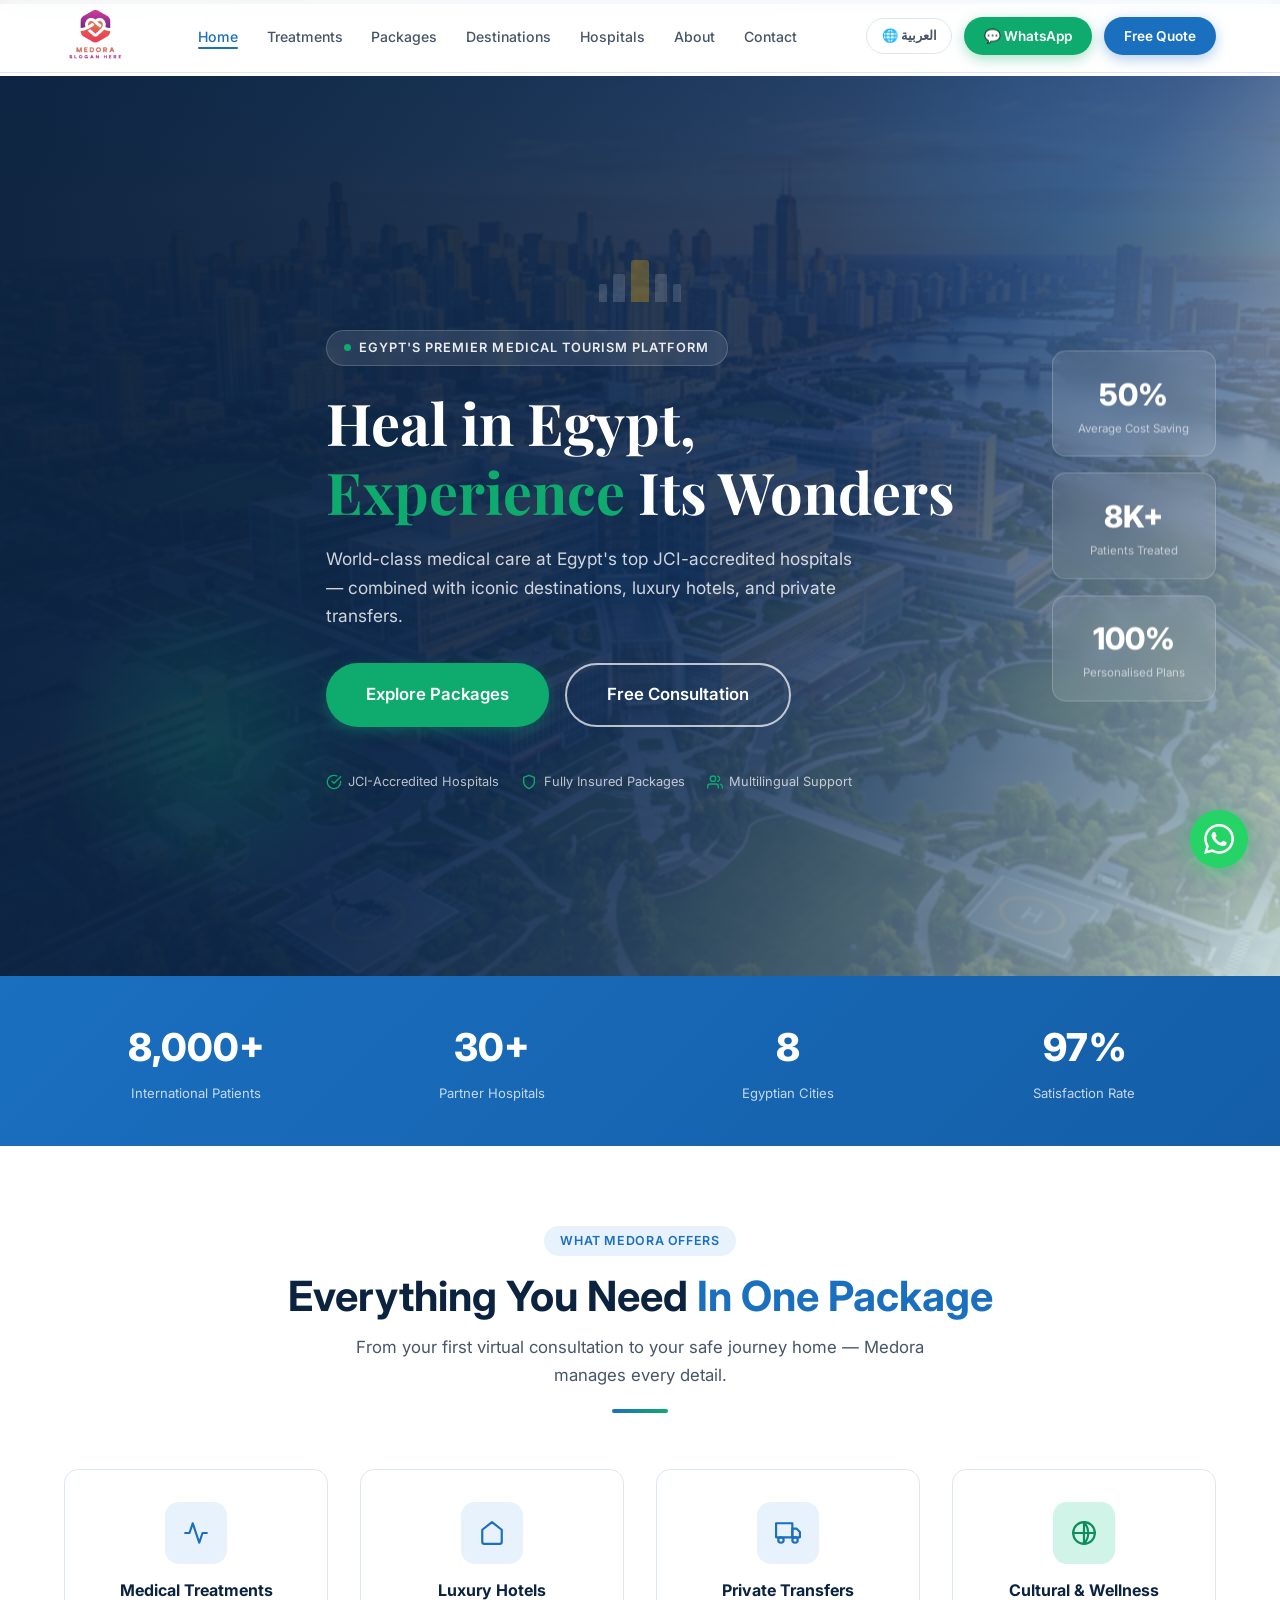
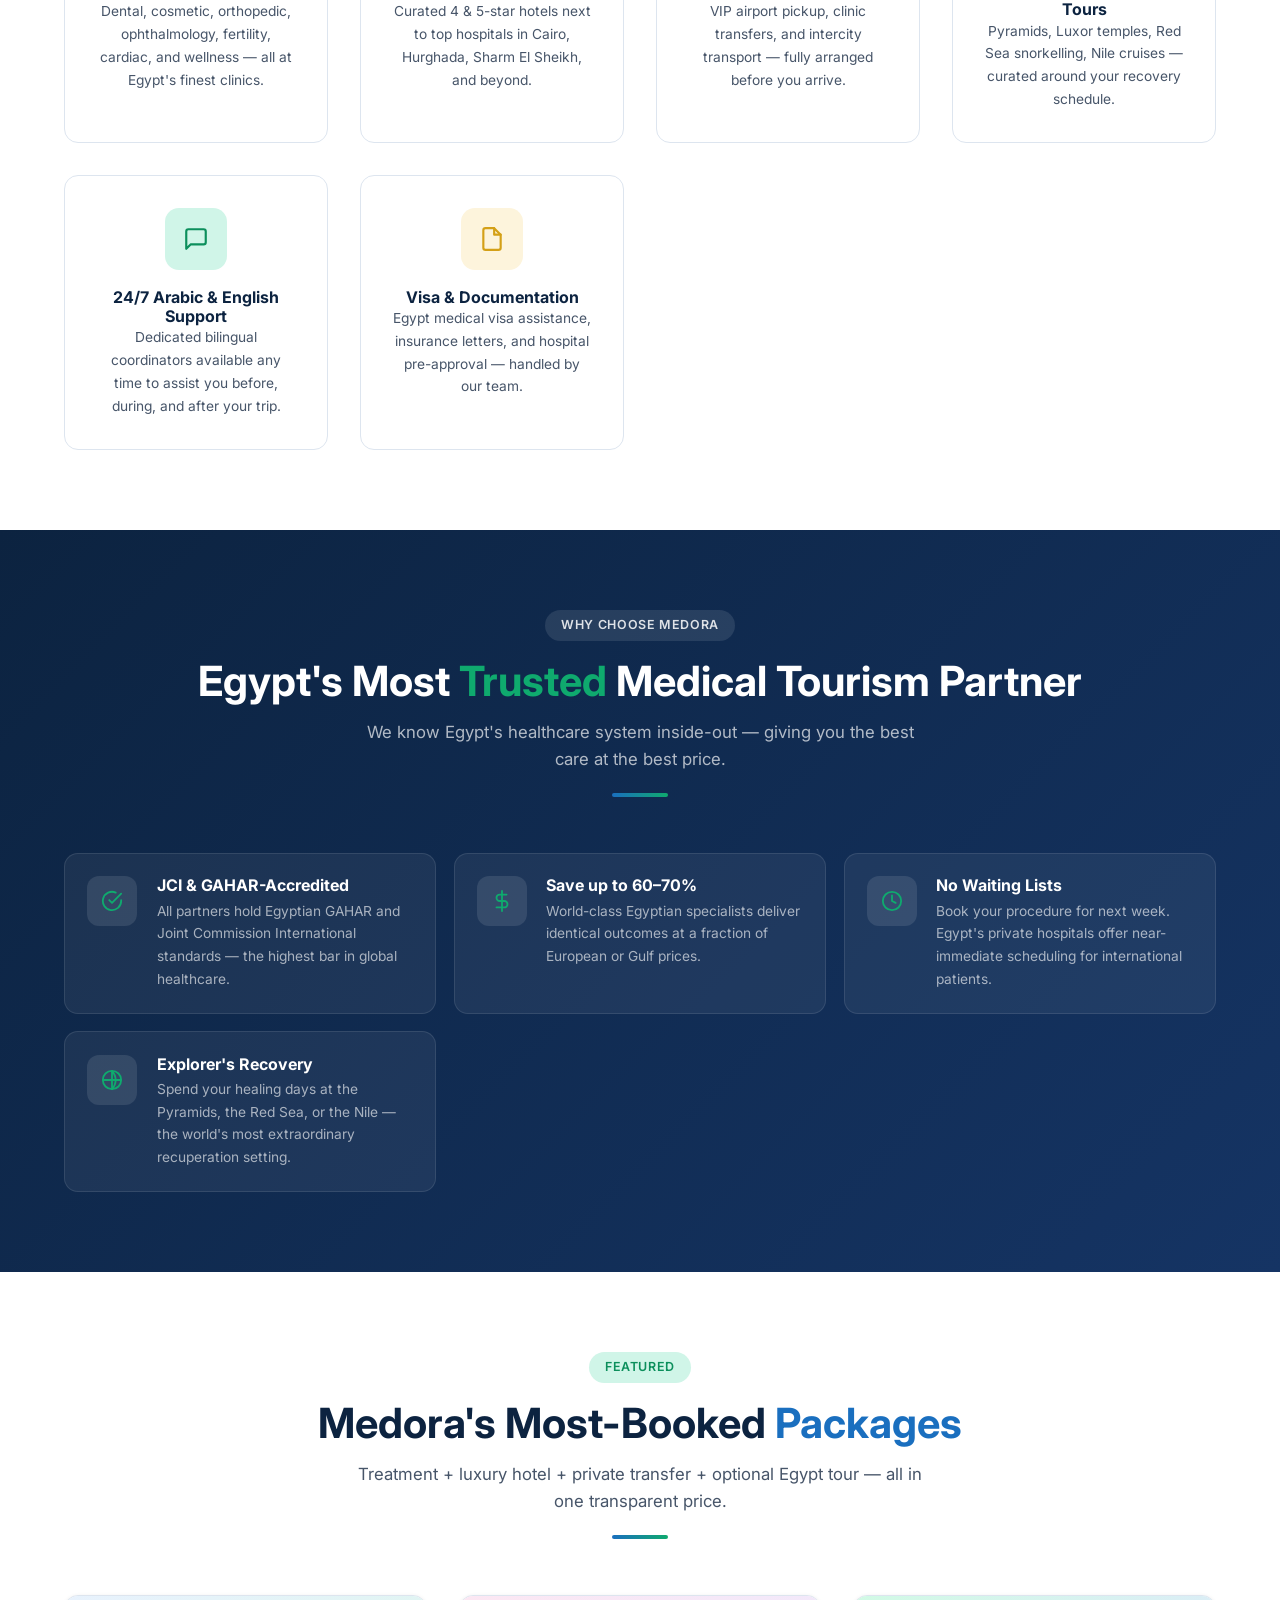
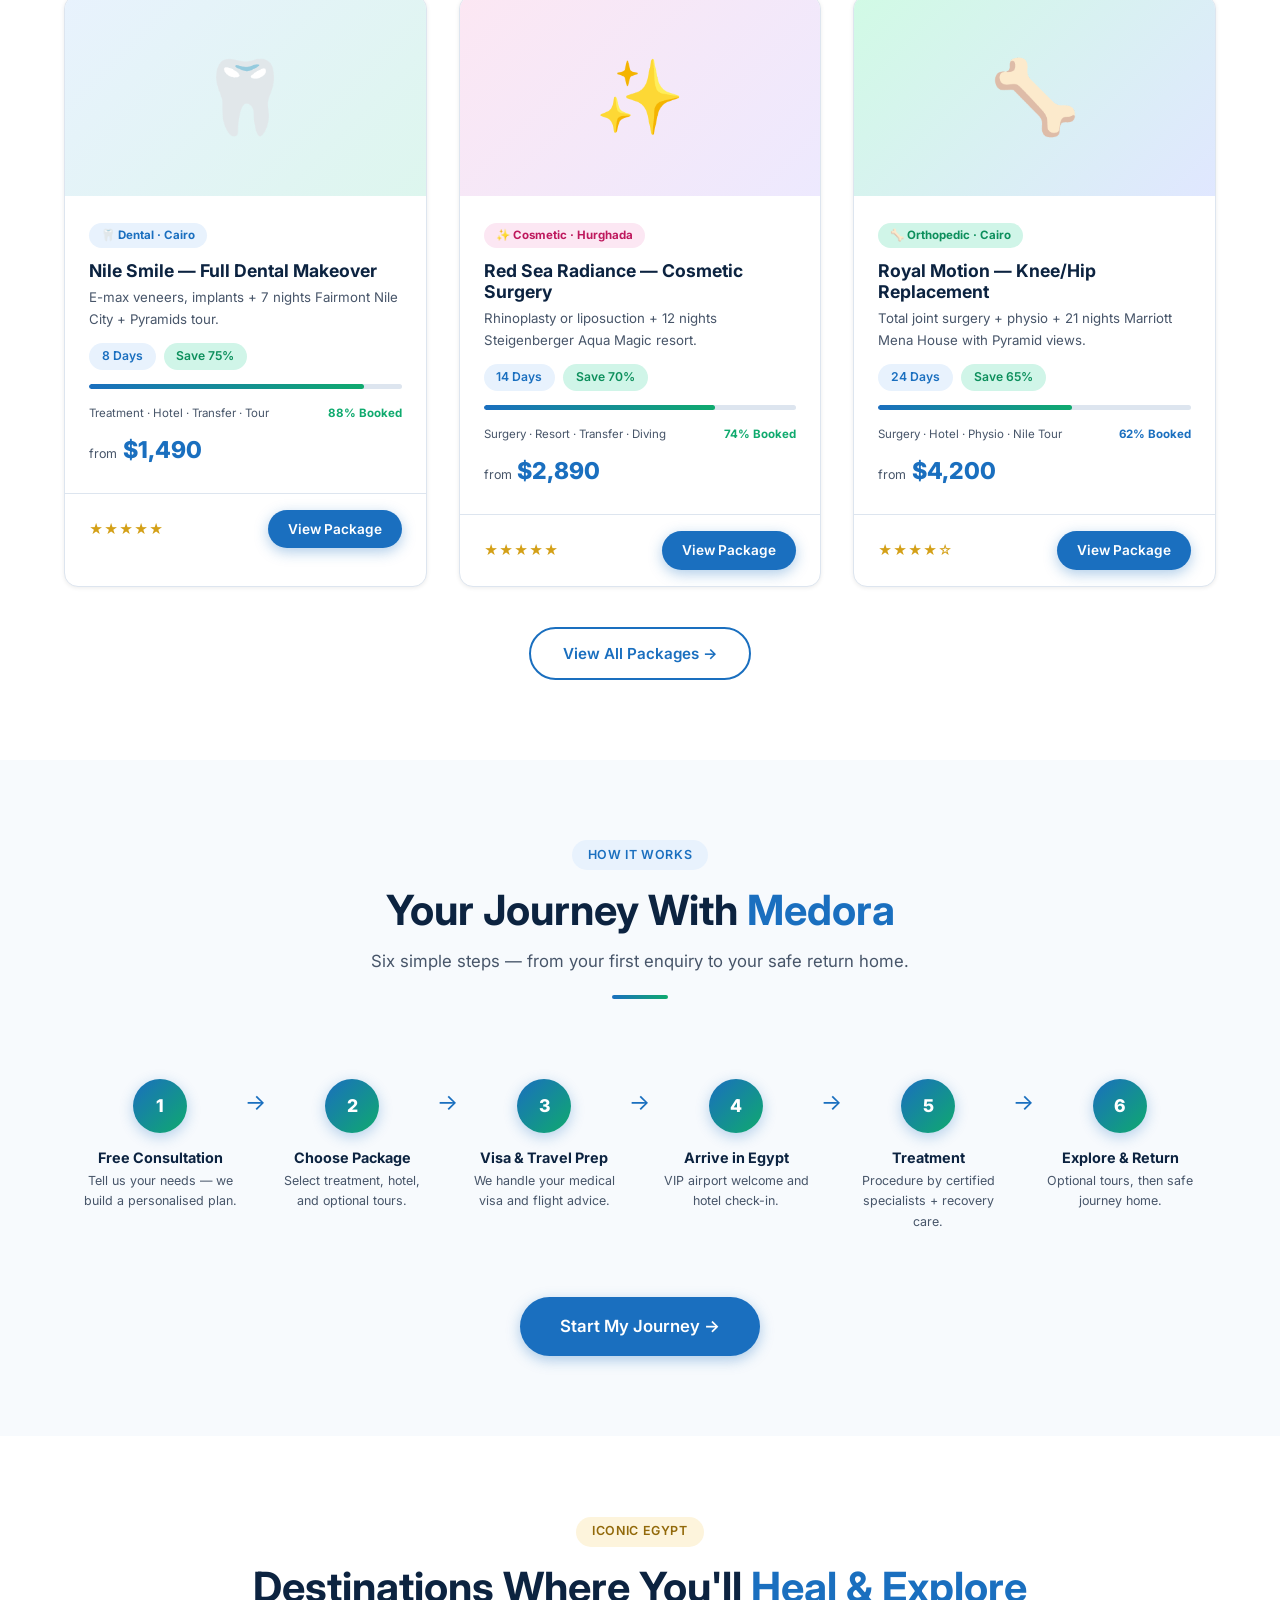
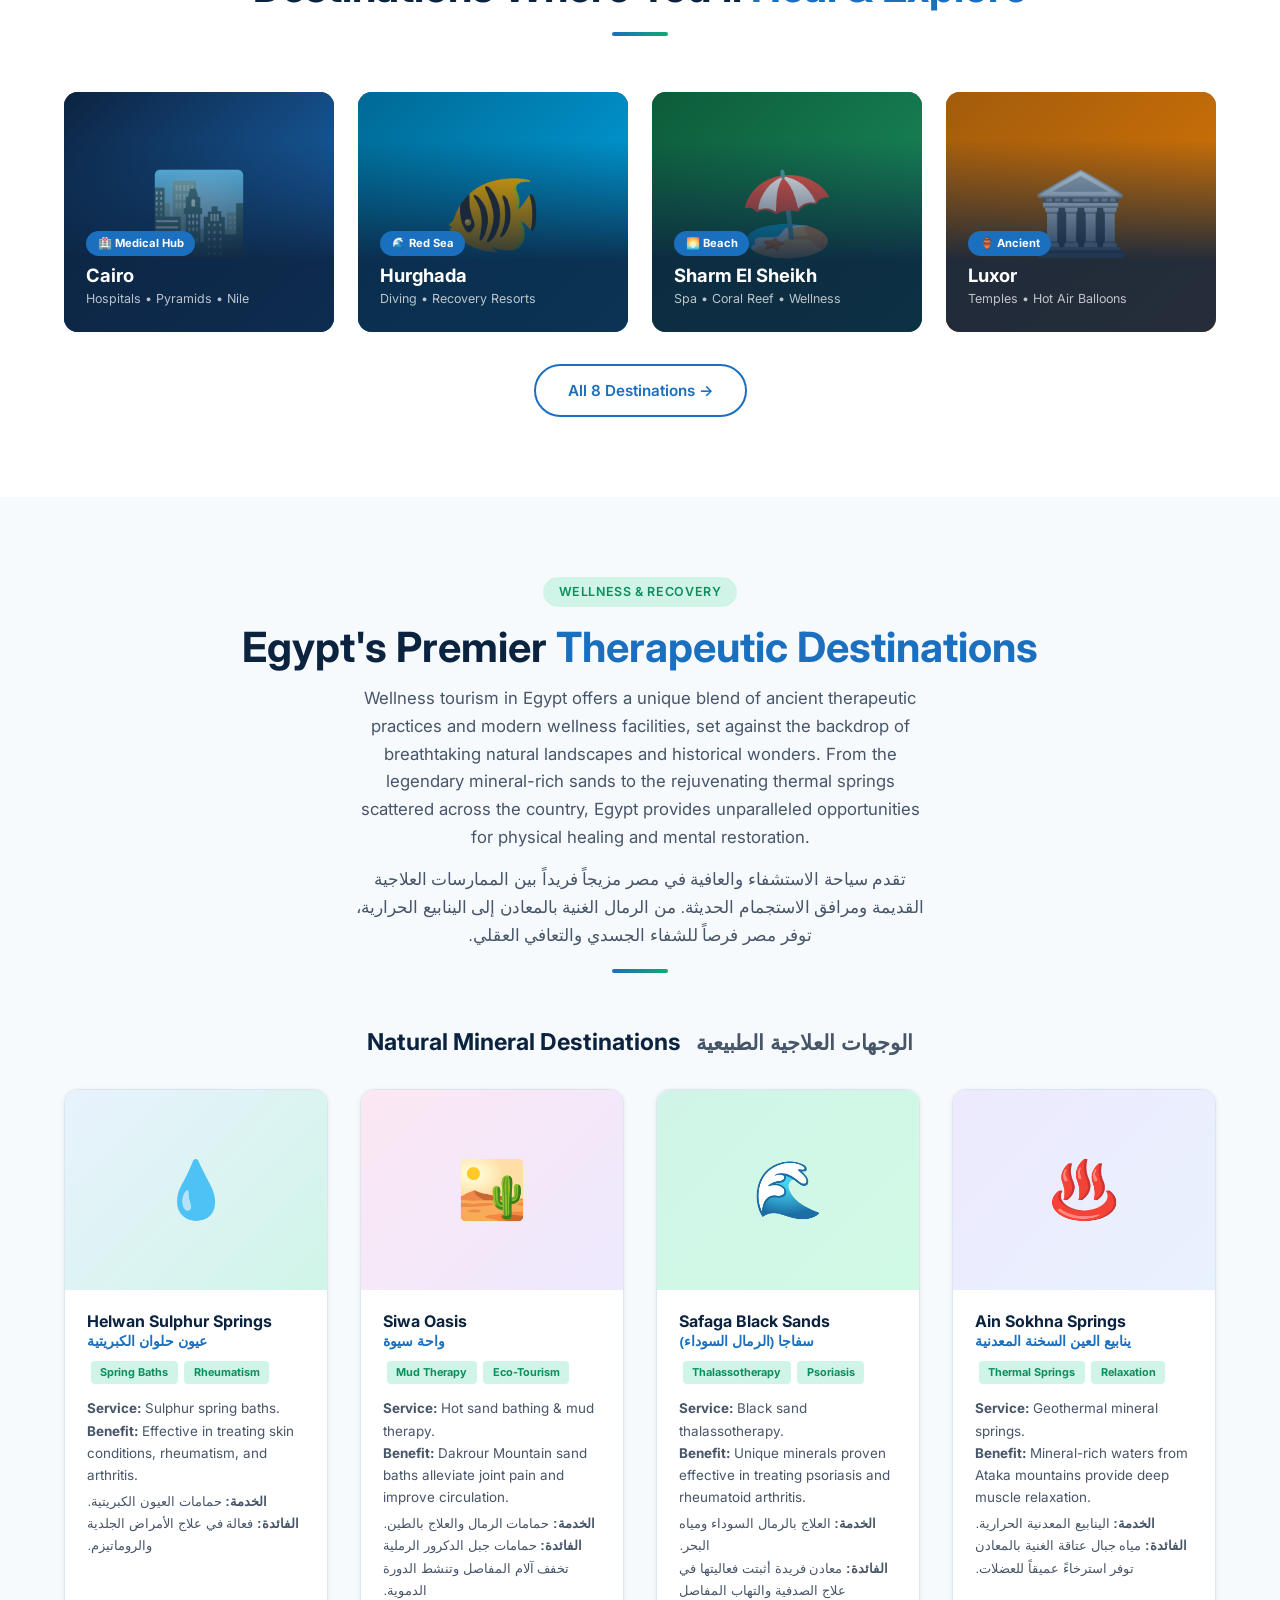
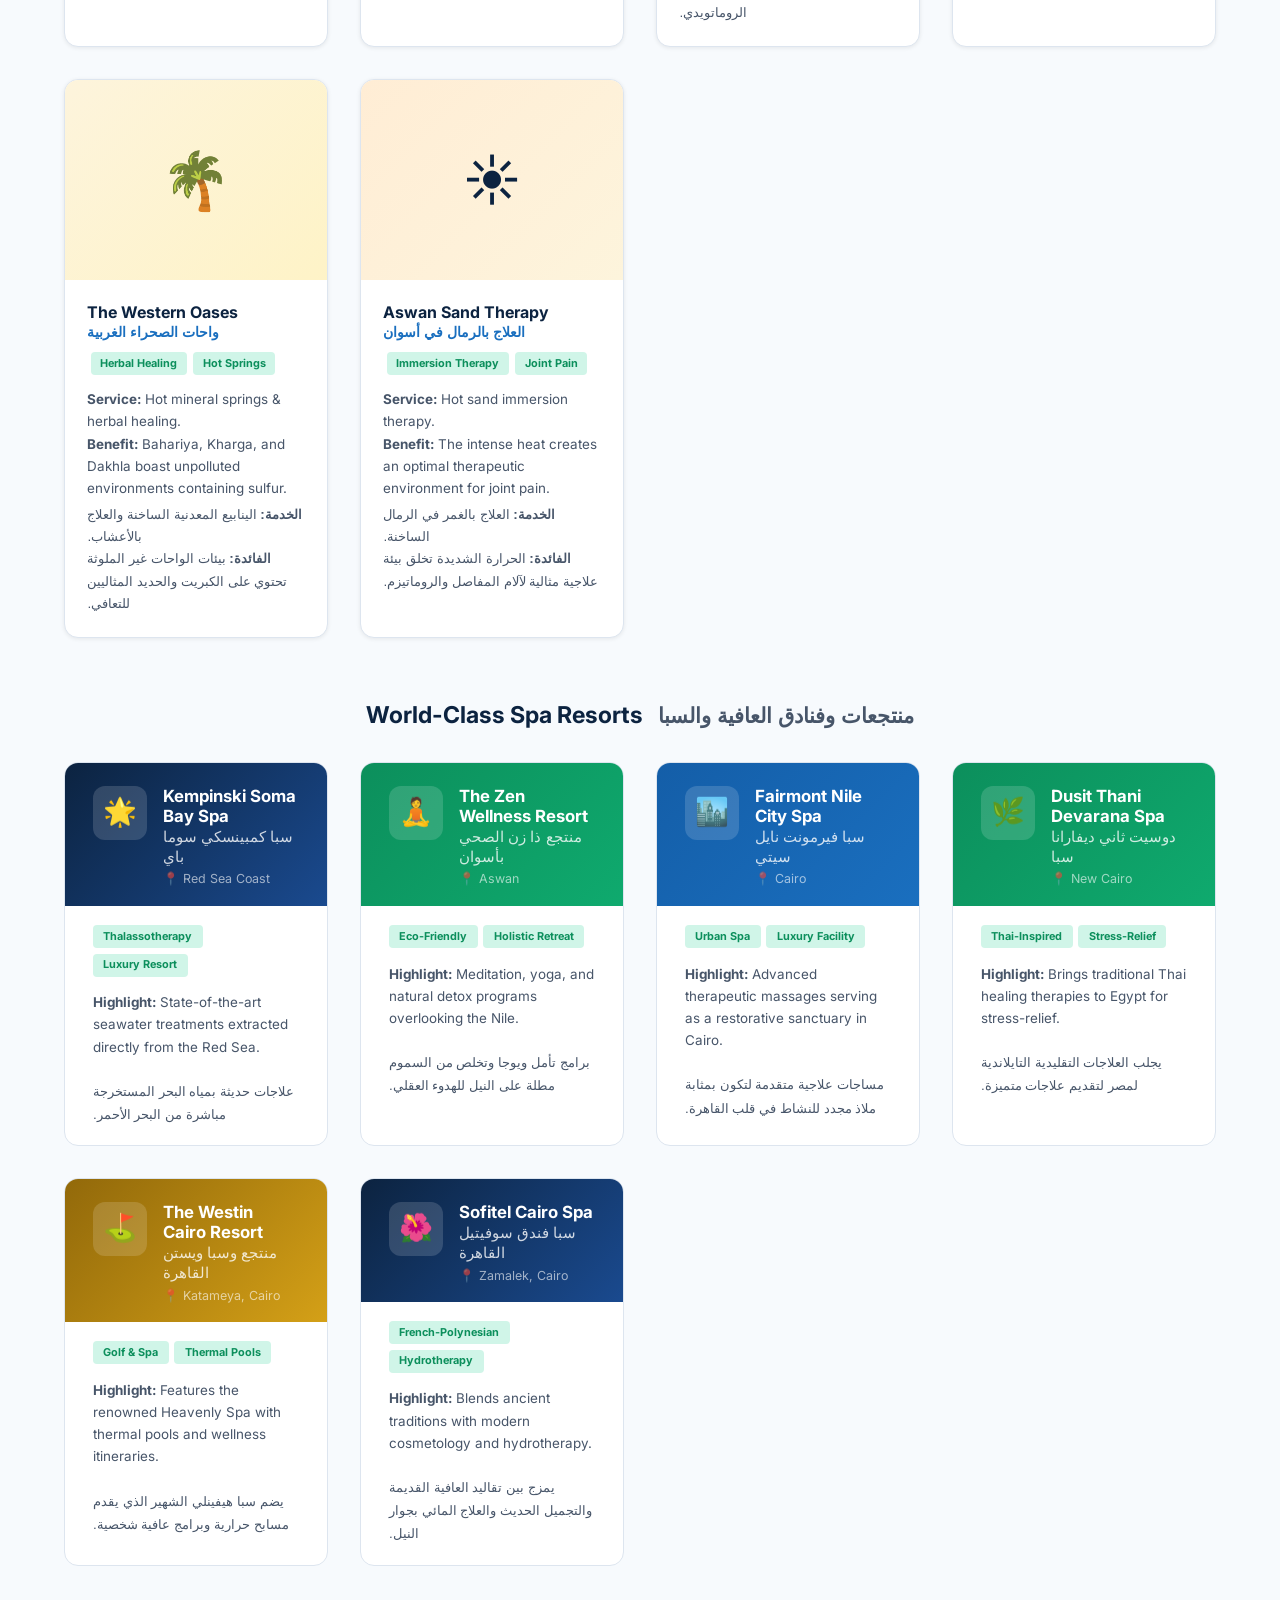
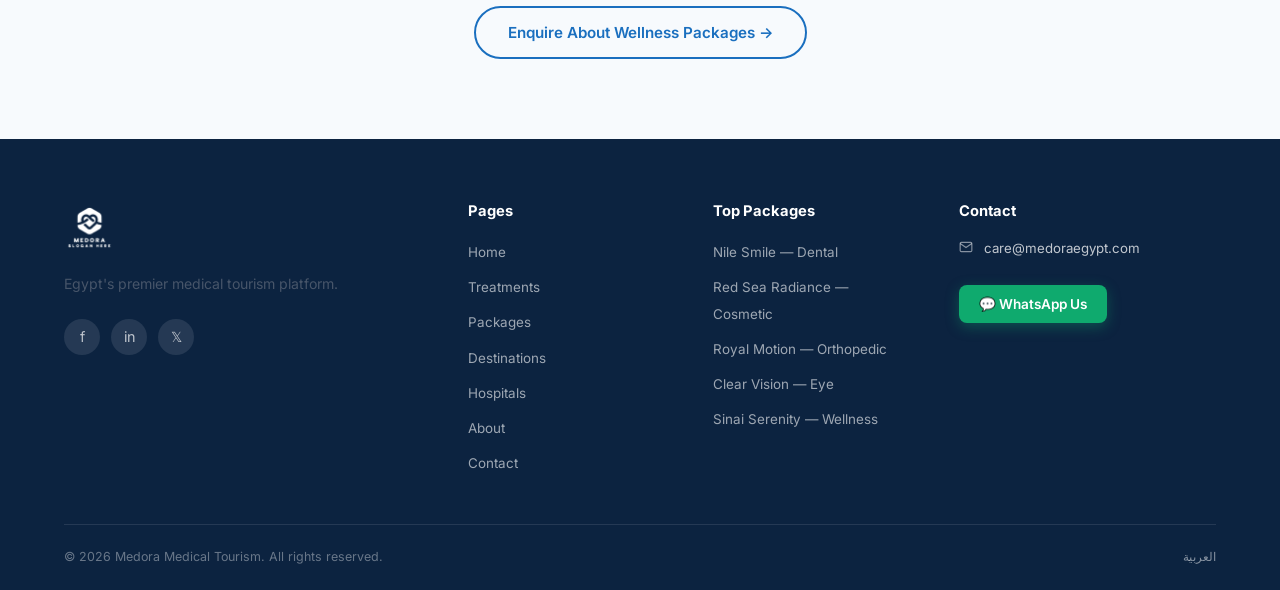
==== commit 79015cb8: "Add Environmental Feasibility section" ====
--- a/index.html
+++ b/index.html
@@ -345,7 +345,8 @@
     <div class="egypt-strip"></div>
     <nav class="navbar" id="navbar">
         <div class="nav-inner">
-            <a href="index.html" class="nav-logo"><img src="images/logo.png" alt="Medora Medical Tourism" style="height:64px;width:auto;display:block" /></a>
+            <a href="index.html" class="nav-logo"><img src="images/logo.png" alt="Medora Medical Tourism"
+                    style="height:64px;width:auto;display:block" /></a>
             <ul class="nav-links">
                 <li><a href="index.html" class="active">Home</a></li>
                 <li><a href="treatments.html">Treatments</a></li>
@@ -597,7 +598,8 @@
                         <div
                             style="display:flex;justify-content:space-between;font-size:.72rem;color:var(--clr-slate);margin-bottom:.5rem">
                             <span>Treatment · Hotel · Transfer · Tour</span><span
-                                style="color:var(--clr-accent);font-weight:700">88% Booked</span></div>
+                                style="color:var(--clr-accent);font-weight:700">88% Booked</span>
+                        </div>
                         <div style="display:flex;align-items:baseline;gap:.35rem"><span
                                 style="font-size:.78rem;color:var(--clr-slate)">from</span><span
                                 style="font-size:1.45rem;font-weight:800;color:var(--clr-primary)">$1,490</span></div>
@@ -624,7 +626,8 @@
                         <div
                             style="display:flex;justify-content:space-between;font-size:.72rem;color:var(--clr-slate);margin-bottom:.5rem">
                             <span>Surgery · Resort · Transfer · Diving</span><span
-                                style="color:var(--clr-accent);font-weight:700">74% Booked</span></div>
+                                style="color:var(--clr-accent);font-weight:700">74% Booked</span>
+                        </div>
                         <div style="display:flex;align-items:baseline;gap:.35rem"><span
                                 style="font-size:.78rem;color:var(--clr-slate)">from</span><span
                                 style="font-size:1.45rem;font-weight:800;color:var(--clr-primary)">$2,890</span></div>
@@ -650,7 +653,8 @@
                         <div
                             style="display:flex;justify-content:space-between;font-size:.72rem;color:var(--clr-slate);margin-bottom:.5rem">
                             <span>Surgery · Hotel · Physio · Nile Tour</span><span
-                                style="color:var(--clr-primary);font-weight:700">62% Booked</span></div>
+                                style="color:var(--clr-primary);font-weight:700">62% Booked</span>
+                        </div>
                         <div style="display:flex;align-items:baseline;gap:.35rem"><span
                                 style="font-size:.78rem;color:var(--clr-slate)">from</span><span
                                 style="font-size:1.45rem;font-weight:800;color:var(--clr-primary)">$4,200</span></div>
@@ -761,11 +765,293 @@
         </div>
     </section>
 
+    <section id="wellness-tourism" class="section bg-light">
+        <div class="container">
+            <div class="section-header">
+                <span class="section-label accent">Wellness & Recovery</span>
+                <h2>Egypt's Premier <span class="text-primary">Therapeutic Destinations</span></h2>
+                <p>Wellness tourism in Egypt offers a unique blend of ancient therapeutic practices and modern wellness
+                    facilities, set against the backdrop of breathtaking natural landscapes and historical wonders. From
+                    the legendary mineral-rich sands to the rejuvenating thermal springs scattered across the country,
+                    Egypt provides unparalleled opportunities for physical healing and mental restoration.</p>
+                <p dir="rtl" style="margin-top: 15px; font-family: 'Cairo', sans-serif;">تقدم سياحة الاستشفاء والعافية
+                    في مصر مزيجاً فريداً بين الممارسات العلاجية القديمة ومرافق الاستجمام الحديثة. من الرمال الغنية
+                    بالمعادن إلى الينابيع الحرارية، توفر مصر فرصاً للشفاء الجسدي والتعافي العقلي.</p>
+                <div class="divider"></div>
+            </div>
+
+            <!-- 2) Natural Therapeutic Destinations -->
+            <h3 style="text-align: center; margin-bottom: 2rem;">Natural Mineral Destinations <span dir="rtl"
+                    style="font-family: 'Cairo', sans-serif; font-size: 0.9em; display: inline-block; margin-left: 10px; color: var(--clr-slate);">الوجهات
+                    العلاجية الطبيعية</span></h3>
+
+            <div class="grid-3" style="margin-bottom: 4rem;">
+
+                <div class="doctor-card">
+                    <div class="doctor-img"
+                        style="background:linear-gradient(135deg,var(--clr-primary-light),var(--clr-accent-light));font-size:3.5rem">
+                        💧</div>
+                    <div class="doctor-body" style="text-align:left">
+                        <h4>Helwan Sulphur Springs<br><span dir="rtl"
+                                style="font-family: 'Cairo', sans-serif; font-size: 0.85em; color: var(--clr-primary);">عيون
+                                حلوان الكبريتية</span></h4>
+                        <div style="margin:.4rem 0"><span class="cert-badge">Spring Baths</span><span
+                                class="cert-badge">Rheumatism</span></div>
+                        <p style="font-size:.84rem; margin-top: 10px;"><strong>Service:</strong> Sulphur spring
+                            baths.<br><strong>Benefit:</strong> Effective in treating skin conditions, rheumatism, and
+                            arthritis.</p>
+                        <p dir="rtl"
+                            style="font-family: 'Cairo', sans-serif; font-size:.84rem; margin-top: 5px; color: var(--clr-slate);">
+                            <strong>الخدمة:</strong> حمامات العيون الكبريتية.<br><strong>الفائدة:</strong> فعالة في علاج
+                            الأمراض الجلدية والروماتيزم.</p>
+                    </div>
+                </div>
+
+                <div class="doctor-card">
+                    <div class="doctor-img" style="background:linear-gradient(135deg,#fce7f3,#ede9fe);font-size:3.5rem">
+                        🏜️</div>
+                    <div class="doctor-body" style="text-align:left">
+                        <h4>Siwa Oasis<br><span dir="rtl"
+                                style="font-family: 'Cairo', sans-serif; font-size: 0.85em; color: var(--clr-primary);">واحة
+                                سيوة</span></h4>
+                        <div style="margin:.4rem 0"><span class="cert-badge">Mud Therapy</span><span
+                                class="cert-badge">Eco-Tourism</span></div>
+                        <p style="font-size:.84rem; margin-top: 10px;"><strong>Service:</strong> Hot sand bathing & mud
+                            therapy.<br><strong>Benefit:</strong> Dakrour Mountain sand baths alleviate joint pain and
+                            improve circulation.</p>
+                        <p dir="rtl"
+                            style="font-family: 'Cairo', sans-serif; font-size:.84rem; margin-top: 5px; color: var(--clr-slate);">
+                            <strong>الخدمة:</strong> حمامات الرمال والعلاج بالطين.<br><strong>الفائدة:</strong> حمامات
+                            جبل الدكرور الرملية تخفف آلام المفاصل وتنشط الدورة الدموية.</p>
+                    </div>
+                </div>
+
+                <div class="doctor-card">
+                    <div class="doctor-img"
+                        style="background:linear-gradient(135deg,var(--clr-accent-light),#d1fae5);font-size:3.5rem">🌊
+                    </div>
+                    <div class="doctor-body" style="text-align:left">
+                        <h4>Safaga Black Sands<br><span dir="rtl"
+                                style="font-family: 'Cairo', sans-serif; font-size: 0.85em; color: var(--clr-primary);">سفاجا
+                                (الرمال السوداء)</span></h4>
+                        <div style="margin:.4rem 0"><span class="cert-badge">Thalassotherapy</span><span
+                                class="cert-badge">Psoriasis</span></div>
+                        <p style="font-size:.84rem; margin-top: 10px;"><strong>Service:</strong> Black sand
+                            thalassotherapy.<br><strong>Benefit:</strong> Unique minerals proven effective in treating
+                            psoriasis and rheumatoid arthritis.</p>
+                        <p dir="rtl"
+                            style="font-family: 'Cairo', sans-serif; font-size:.84rem; margin-top: 5px; color: var(--clr-slate);">
+                            <strong>الخدمة:</strong> العلاج بالرمال السوداء ومياه البحر.<br><strong>الفائدة:</strong>
+                            معادن فريدة أثبتت فعاليتها في علاج الصدفية والتهاب المفاصل الروماتويدي.</p>
+                    </div>
+                </div>
+
+                <div class="doctor-card">
+                    <div class="doctor-img"
+                        style="background:linear-gradient(135deg,#ede9fe,var(--clr-primary-light));font-size:3.5rem">♨️
+                    </div>
+                    <div class="doctor-body" style="text-align:left">
+                        <h4>Ain Sokhna Springs<br><span dir="rtl"
+                                style="font-family: 'Cairo', sans-serif; font-size: 0.85em; color: var(--clr-primary);">ينابيع
+                                العين السخنة المعدنية</span></h4>
+                        <div style="margin:.4rem 0"><span class="cert-badge">Thermal Springs</span><span
+                                class="cert-badge">Relaxation</span></div>
+                        <p style="font-size:.84rem; margin-top: 10px;"><strong>Service:</strong> Geothermal mineral
+                            springs.<br><strong>Benefit:</strong> Mineral-rich waters from Ataka mountains provide deep
+                            muscle relaxation.</p>
+                        <p dir="rtl"
+                            style="font-family: 'Cairo', sans-serif; font-size:.84rem; margin-top: 5px; color: var(--clr-slate);">
+                            <strong>الخدمة:</strong> الينابيع المعدنية الحرارية.<br><strong>الفائدة:</strong> مياه جبال
+                            عتاقة الغنية بالمعادن توفر استرخاءً عميقاً للعضلات.</p>
+                    </div>
+                </div>
+
+                <div class="doctor-card">
+                    <div class="doctor-img"
+                        style="background:linear-gradient(135deg,var(--clr-gold-light),#fef3c7);font-size:3.5rem">🌴
+                    </div>
+                    <div class="doctor-body" style="text-align:left">
+                        <h4>The Western Oases<br><span dir="rtl"
+                                style="font-family: 'Cairo', sans-serif; font-size: 0.85em; color: var(--clr-primary);">واحات
+                                الصحراء الغربية</span></h4>
+                        <div style="margin:.4rem 0"><span class="cert-badge">Herbal Healing</span><span
+                                class="cert-badge">Hot Springs</span></div>
+                        <p style="font-size:.84rem; margin-top: 10px;"><strong>Service:</strong> Hot mineral springs &
+                            herbal healing.<br><strong>Benefit:</strong> Bahariya, Kharga, and Dakhla boast unpolluted
+                            environments containing sulfur.</p>
+                        <p dir="rtl"
+                            style="font-family: 'Cairo', sans-serif; font-size:.84rem; margin-top: 5px; color: var(--clr-slate);">
+                            <strong>الخدمة:</strong> الينابيع المعدنية الساخنة والعلاج
+                            بالأعشاب.<br><strong>الفائدة:</strong> بيئات الواحات غير الملوثة تحتوي على الكبريت والحديد
+                            المثاليين للتعافي.</p>
+                    </div>
+                </div>
+
+                <div class="doctor-card">
+                    <div class="doctor-img"
+                        style="background:linear-gradient(135deg,#ffedd5,var(--clr-gold-light));font-size:3.5rem">☀️
+                    </div>
+                    <div class="doctor-body" style="text-align:left">
+                        <h4>Aswan Sand Therapy<br><span dir="rtl"
+                                style="font-family: 'Cairo', sans-serif; font-size: 0.85em; color: var(--clr-primary);">العلاج
+                                بالرمال في أسوان</span></h4>
+                        <div style="margin:.4rem 0"><span class="cert-badge">Immersion Therapy</span><span
+                                class="cert-badge">Joint Pain</span></div>
+                        <p style="font-size:.84rem; margin-top: 10px;"><strong>Service:</strong> Hot sand immersion
+                            therapy.<br><strong>Benefit:</strong> The intense heat creates an optimal therapeutic
+                            environment for joint pain.</p>
+                        <p dir="rtl"
+                            style="font-family: 'Cairo', sans-serif; font-size:.84rem; margin-top: 5px; color: var(--clr-slate);">
+                            <strong>الخدمة:</strong> العلاج بالغمر في الرمال الساخنة.<br><strong>الفائدة:</strong>
+                            الحرارة الشديدة تخلق بيئة علاجية مثالية لآلام المفاصل والروماتيزم.</p>
+                    </div>
+                </div>
+
+            </div>
+
+            <!-- 3) Wellness Resorts -->
+            <h3 style="text-align: center; margin-bottom: 2rem;">World-Class Spa Resorts <span dir="rtl"
+                    style="font-family: 'Cairo', sans-serif; font-size: 0.9em; display: inline-block; margin-left: 10px; color: var(--clr-slate);">منتجعات
+                    وفنادق العافية والسبا</span></h3>
+
+            <div class="grid-3">
+
+                <div class="hosp-card">
+                    <div class="hosp-header">
+                        <div class="hosp-icon">🌟</div>
+                        <div>
+                            <h3>Kempinski Soma Bay Spa <br><span dir="rtl"
+                                    style="font-family: 'Cairo', sans-serif; font-size: 0.9em; font-weight: 500; color: rgba(255,255,255,.8);">سبا
+                                    كمبينسكي سوما باي</span></h3>
+                            <div class="city">📍 Red Sea Coast</div>
+                        </div>
+                    </div>
+                    <div class="hosp-body">
+                        <div class="accred-row"><span class="accred-badge">Thalassotherapy</span><span
+                                class="accred-badge">Luxury Resort</span></div>
+                        <p style="font-size:.84rem"><strong>Highlight:</strong> State-of-the-art seawater treatments
+                            extracted directly from the Red Sea.<br><br><span dir="rtl"
+                                style="font-family: 'Cairo', sans-serif;">علاجات حديثة بمياه البحر المستخرجة مباشرة من
+                                البحر الأحمر.</span></p>
+                    </div>
+                </div>
+
+                <div class="hosp-card">
+                    <div class="hosp-header"
+                        style="background: linear-gradient(135deg, var(--clr-accent-dark), var(--clr-accent));">
+                        <div class="hosp-icon">🧘</div>
+                        <div>
+                            <h3>The Zen Wellness Resort <br><span dir="rtl"
+                                    style="font-family: 'Cairo', sans-serif; font-size: 0.9em; font-weight: 500; color: rgba(255,255,255,.8);">منتجع
+                                    ذا زن الصحي بأسوان</span></h3>
+                            <div class="city">📍 Aswan</div>
+                        </div>
+                    </div>
+                    <div class="hosp-body">
+                        <div class="accred-row"><span class="accred-badge">Eco-Friendly</span><span
+                                class="accred-badge">Holistic Retreat</span></div>
+                        <p style="font-size:.84rem"><strong>Highlight:</strong> Meditation, yoga, and natural detox
+                            programs overlooking the Nile.<br><br><span dir="rtl"
+                                style="font-family: 'Cairo', sans-serif;">برامج تأمل ويوجا وتخلص من السموم مطلة على
+                                النيل للهدوء العقلي.</span></p>
+                    </div>
+                </div>
+
+                <div class="hosp-card">
+                    <div class="hosp-header"
+                        style="background: linear-gradient(135deg, var(--clr-primary-dark), var(--clr-primary));">
+                        <div class="hosp-icon">🏙️</div>
+                        <div>
+                            <h3>Fairmont Nile City Spa <br><span dir="rtl"
+                                    style="font-family: 'Cairo', sans-serif; font-size: 0.9em; font-weight: 500; color: rgba(255,255,255,.8);">سبا
+                                    فيرمونت نايل سيتي</span></h3>
+                            <div class="city">📍 Cairo</div>
+                        </div>
+                    </div>
+                    <div class="hosp-body">
+                        <div class="accred-row"><span class="accred-badge">Urban Spa</span><span
+                                class="accred-badge">Luxury Facility</span></div>
+                        <p style="font-size:.84rem"><strong>Highlight:</strong> Advanced therapeutic massages serving as
+                            a restorative sanctuary in Cairo.<br><br><span dir="rtl"
+                                style="font-family: 'Cairo', sans-serif;">مساجات علاجية متقدمة لتكون بمثابة ملاذ مجدد
+                                للنشاط في قلب القاهرة.</span></p>
+                    </div>
+                </div>
+
+                <div class="hosp-card">
+                    <div class="hosp-header"
+                        style="background: linear-gradient(135deg, var(--clr-accent-dark), var(--clr-accent));">
+                        <div class="hosp-icon">🌿</div>
+                        <div>
+                            <h3>Dusit Thani Devarana Spa <br><span dir="rtl"
+                                    style="font-family: 'Cairo', sans-serif; font-size: 0.9em; font-weight: 500; color: rgba(255,255,255,.8);">دوسيت
+                                    ثاني ديفارانا سبا</span></h3>
+                            <div class="city">📍 New Cairo</div>
+                        </div>
+                    </div>
+                    <div class="hosp-body">
+                        <div class="accred-row"><span class="accred-badge">Thai-Inspired</span><span
+                                class="accred-badge">Stress-Relief</span></div>
+                        <p style="font-size:.84rem"><strong>Highlight:</strong> Brings traditional Thai healing
+                            therapies to Egypt for stress-relief.<br><br><span dir="rtl"
+                                style="font-family: 'Cairo', sans-serif;">يجلب العلاجات التقليدية التايلاندية لمصر
+                                لتقديم علاجات متميزة.</span></p>
+                    </div>
+                </div>
+
+                <div class="hosp-card">
+                    <div class="hosp-header" style="background: linear-gradient(135deg, #92690a, var(--clr-gold));">
+                        <div class="hosp-icon">⛳</div>
+                        <div>
+                            <h3>The Westin Cairo Resort <br><span dir="rtl"
+                                    style="font-family: 'Cairo', sans-serif; font-size: 0.9em; font-weight: 500; color: rgba(255,255,255,.8);">منتجع
+                                    وسبا ويستن القاهرة</span></h3>
+                            <div class="city">📍 Katameya, Cairo</div>
+                        </div>
+                    </div>
+                    <div class="hosp-body">
+                        <div class="accred-row"><span class="accred-badge">Golf & Spa</span><span
+                                class="accred-badge">Thermal Pools</span></div>
+                        <p style="font-size:.84rem"><strong>Highlight:</strong> Features the renowned Heavenly Spa with
+                            thermal pools and wellness itineraries.<br><br><span dir="rtl"
+                                style="font-family: 'Cairo', sans-serif;">يضم سبا هيفينلي الشهير الذي يقدم مسابح حرارية
+                                وبرامج عافية شخصية.</span></p>
+                    </div>
+                </div>
+
+                <div class="hosp-card">
+                    <div class="hosp-header" style="background: linear-gradient(135deg, var(--clr-navy), #1a4a8f);">
+                        <div class="hosp-icon">🌺</div>
+                        <div>
+                            <h3>Sofitel Cairo Spa <br><span dir="rtl"
+                                    style="font-family: 'Cairo', sans-serif; font-size: 0.9em; font-weight: 500; color: rgba(255,255,255,.8);">سبا
+                                    فندق سوفيتيل القاهرة</span></h3>
+                            <div class="city">📍 Zamalek, Cairo</div>
+                        </div>
+                    </div>
+                    <div class="hosp-body">
+                        <div class="accred-row"><span class="accred-badge">French-Polynesian</span><span
+                                class="accred-badge">Hydrotherapy</span></div>
+                        <p style="font-size:.84rem"><strong>Highlight:</strong> Blends ancient traditions with modern
+                            cosmetology and hydrotherapy.<br><br><span dir="rtl"
+                                style="font-family: 'Cairo', sans-serif;">يمزج بين تقاليد العافية القديمة والتجميل
+                                الحديث والعلاج المائي بجوار النيل.</span></p>
+                    </div>
+                </div>
+
+            </div>
+
+            <div style="text-align:center;margin-top:2.5rem"><a href="contact.html" class="btn btn-outline">Enquire
+                    About Wellness Packages &rarr;</a></div>
+        </div>
+    </section>
+
     <footer class="footer">
         <div class="container">
             <div class="footer-grid">
                 <div class="footer-brand">
-                    <div class="footer-logo-wrap"><img src="images/logo.png" alt="Medora" style="height:52px;width:auto;filter:brightness(0) invert(1)" /></div>
+                    <div class="footer-logo-wrap"><img src="images/logo.png" alt="Medora"
+                            style="height:52px;width:auto;filter:brightness(0) invert(1)" /></div>
                     <p>Egypt's premier medical tourism platform.</p>
                     <div class="social-links"><a href="#">f</a><a href="#">in</a><a href="#">𝕏</a></div>
                 </div>
--- a/style.css
+++ b/style.css
@@ -762,6 +762,99 @@
     margin: .2rem
 }
 
+/* ─── Hospital/Resort Card ─── */
+.hosp-card {
+    background: #fff;
+    border-radius: var(--radius-md);
+    border: 1px solid var(--clr-border);
+    overflow: hidden;
+    transition: var(--transition)
+}
+
+.hosp-card:hover {
+    transform: translateY(-5px);
+    box-shadow: var(--shadow-lg)
+}
+
+.hosp-header {
+    padding: 1.4rem 1.75rem 1rem;
+    background: linear-gradient(135deg, var(--clr-navy), #1a4a8f);
+    display: flex;
+    align-items: flex-start;
+    gap: 1rem
+}
+
+.hosp-icon {
+    width: 54px;
+    height: 54px;
+    background: rgba(255, 255, 255, .15);
+    border-radius: 12px;
+    display: flex;
+    align-items: center;
+    justify-content: center;
+    flex-shrink: 0;
+    font-size: 1.7rem
+}
+
+.hosp-header h3 {
+    color: #fff;
+    font-size: 1.05rem;
+    margin-bottom: .2rem
+}
+
+.hosp-header .city {
+    color: rgba(255, 255, 255, .6);
+    font-size: .78rem
+}
+
+.hosp-body {
+    padding: 1.2rem 1.75rem
+}
+
+.accred-row {
+    display: flex;
+    flex-wrap: wrap;
+    gap: .35rem;
+    margin-bottom: .9rem
+}
+
+.accred-badge {
+    background: var(--clr-accent-light);
+    color: var(--clr-accent-dark);
+    padding: .16rem .65rem;
+    border-radius: 4px;
+    font-size: .68rem;
+    font-weight: 700
+}
+
+.hosp-stats {
+    display: flex;
+    gap: 2rem;
+    padding: 1rem 1.75rem;
+    border-top: 1px solid var(--clr-border);
+    background: var(--clr-light)
+}
+
+.hstat strong {
+    display: block;
+    font-size: 1.1rem;
+    color: var(--clr-primary);
+    font-weight: 800
+}
+
+.hstat span {
+    font-size: .7rem;
+    color: var(--clr-slate)
+}
+
+.hosp-footer {
+    padding: .9rem 1.75rem;
+    border-top: 1px solid var(--clr-border);
+    display: flex;
+    align-items: center;
+    justify-content: flex-end
+}
+
 /* ─── Testimonial ─── */
 .testimonial-card {
     background: #fff;
